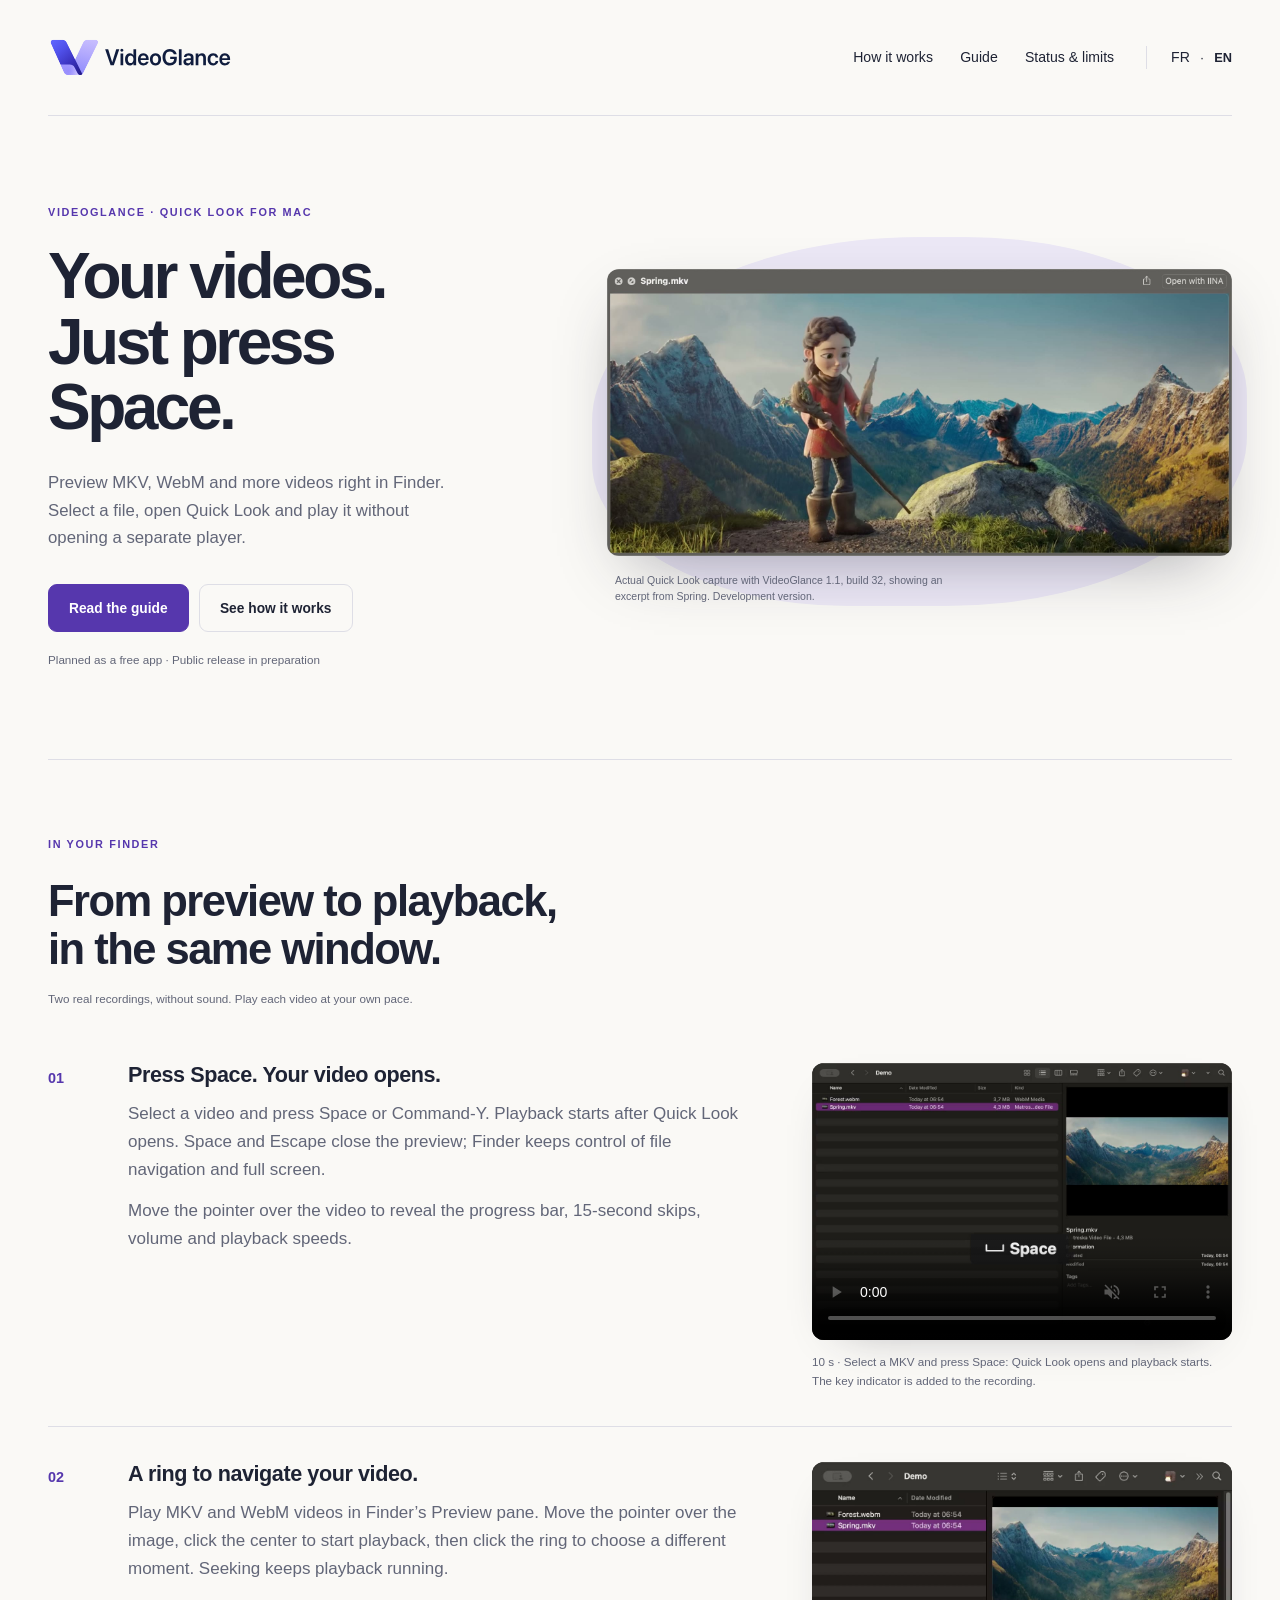
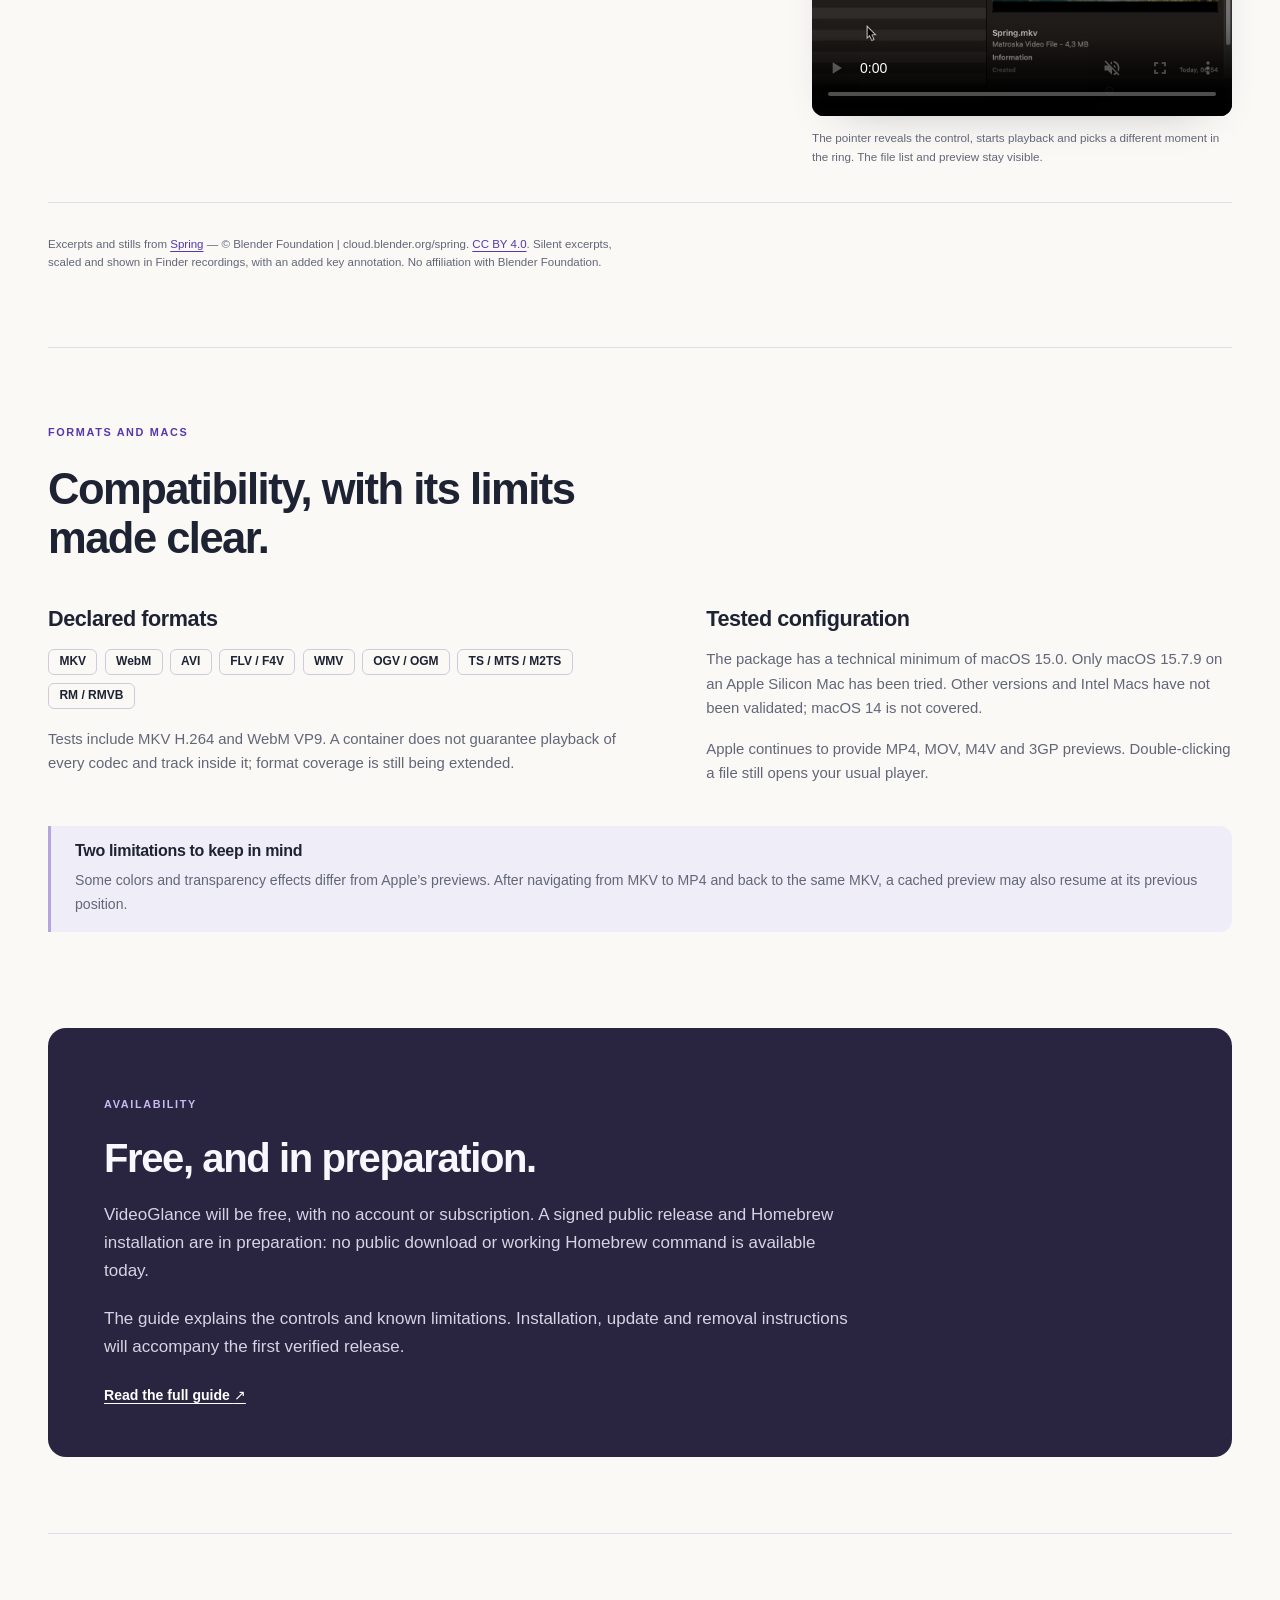
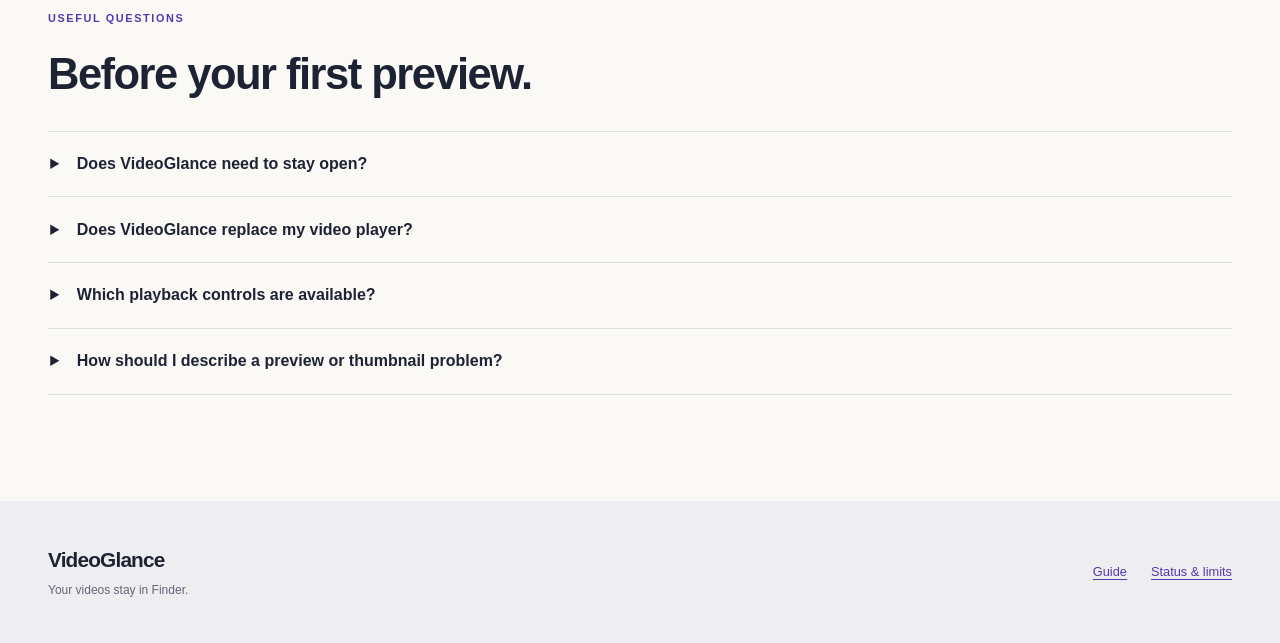
==== en/index.html @ da00948c "feat(site): localize the Space key demonstration Use separate French and English Space videos and po" ====
<!doctype html>
<html lang="en">
<head>
  <meta charset="utf-8">
  <meta name="viewport" content="width=device-width, initial-scale=1">
  <meta name="robots" content="noindex, nofollow">
  <meta name="description" content="Discover VideoGlance: Quick Look previews, playback and thumbnails for MKV, WebM and other videos in Finder. A free app in preparation.">
  <title>VideoGlance — MKV and WebM Quick Look previews in Finder for Mac</title>
  <link rel="icon" type="image/svg+xml" href="../assets/icon.svg">
  <link rel="stylesheet" href="../assets/site.css">
  <link rel="alternate" hreflang="fr" href="../fr/index.html">
  <link rel="alternate" hreflang="en" href="../en/index.html">
</head>
<body>
  <a class="skip-link" href="#main-content">Skip to content</a>
  <header class="site-header wrap">
    <a class="brand" href="index.html" aria-label="VideoGlance — Home"><img src="../assets/logo.svg" alt="VideoGlance" width="188" height="42"></a>
    <nav aria-label="Main navigation">
      <a href="index.html#features">How it works</a>
      <a href="guide.html">Guide</a>
      <a href="status.html">Status & limits</a>
    </nav>
    <nav class="languages" aria-label="Language"><a href="../fr/index.html" lang="fr" hreflang="fr">FR</a> · <span lang="en">EN</span></nav>
  </header>
  <main id="main-content" class="wrap home-page" tabindex="-1"><section class="hero" aria-labelledby="hero-title">
  <div class="hero-copy">
    <p class="eyebrow">VideoGlance · Quick Look for Mac</p>
    <h1 class="hero-title" id="hero-title">Your videos.<br>Just press Space.</h1>
    <p class="lead">Preview MKV, WebM and more videos right in Finder. Select a file, open Quick Look and play it without opening a separate player.</p>
    <div class="actions">
      <a class="button" href="guide.html">Read the guide</a>
      <a class="button button-secondary" href="#features">See how it works</a>
    </div>
    <p class="hero-note">Planned as a free app · Public release in preparation</p>
  </div>
  <figure class="hero-visual">
    <img src="../assets/quicklook-demo.jpg" alt="The shepherd girl and her dog in the mountains of Spring, shown in Quick Look with VideoGlance." width="1940" height="890" loading="eager" decoding="async">
    <figcaption>Actual Quick Look capture with VideoGlance 1.1, build 32, showing an excerpt from Spring. Development version.</figcaption>
  </figure>
</section>

<section class="story" id="features" aria-labelledby="features-title">
  <p class="section-label">In your Finder</p>
  <h2 id="features-title">From preview to playback, in the same window.</h2>
  <p class="demo-note">Two real recordings, without sound. Play each video at your own pace.</p>
  <article class="feature-row">
    <span class="feature-number" aria-hidden="true">01</span>
    <div>
      <h3>Press Space. Your video opens.</h3>
      <p>Select a video and press Space or Command-Y. Playback starts after Quick Look opens. Space and Escape close the preview; Finder keeps control of file navigation and full screen.</p>
      <p>Move the pointer over the video to reveal the progress bar, 15-second skips, volume and playback speeds.</p>
    </div>
    <figure class="feature-demo">
      <video controls muted playsinline preload="metadata" width="1100" height="726" src="../assets/finder-space-en.mp4" poster="../assets/finder-space-en.jpg" aria-label="Watch a MKV open with Space" aria-describedby="demo-space-caption">
        <a href="../assets/finder-space-en.mp4">Watch the Space shortcut recording.</a>
      </video>
      <figcaption id="demo-space-caption">10 s · Select a MKV and press Space: Quick Look opens and playback starts. The key indicator is added to the recording.</figcaption>
    </figure>
  </article>
  <article class="feature-row">
    <span class="feature-number" aria-hidden="true">02</span>
    <div>
      <h3>A ring to navigate your video.</h3>
      <p>Play MKV and WebM videos in Finder’s Preview pane. Move the pointer over the image, click the center to start playback, then click the ring to choose a different moment. Seeking keeps playback running.</p>
    </div>
    <figure class="feature-demo">
      <video controls muted playsinline preload="metadata" width="1100" height="666" src="../assets/finder-column.mp4" poster="../assets/finder-column.jpg" aria-label="Watch playback, seeking and pause in the Preview pane" aria-describedby="demo-column-caption">
        <a href="../assets/finder-column.mp4">Watch the Preview pane control recording.</a>
      </video>
      <figcaption id="demo-column-caption">The pointer reveals the control, starts playback and picks a different moment in the ring. The file list and preview stay visible.</figcaption>
    </figure>
  </article>
  <p class="media-credit">Excerpts and stills from <a href="https://studio.blender.org/projects/spring/pages/about/">Spring</a> — © Blender Foundation | cloud.blender.org/spring. <a href="https://creativecommons.org/licenses/by/4.0/">CC BY 4.0</a>. Silent excerpts, scaled and shown in Finder recordings, with an added key annotation. No affiliation with Blender Foundation.</p>
</section>

<section class="compatibility" id="compatibility" aria-labelledby="compatibility-title">
  <p class="section-label">Formats and Macs</p>
  <h2 id="compatibility-title">Compatibility, with its limits made clear.</h2>
  <div class="compatibility-grid">
    <div>
      <h3>Declared formats</h3>
      <ul class="format-list" aria-label="Video formats declared by VideoGlance">
        <li>MKV</li>
        <li>WebM</li>
        <li>AVI</li>
        <li>FLV / F4V</li>
        <li>WMV</li>
        <li>OGV / OGM</li>
        <li>TS / MTS / M2TS</li>
        <li>RM / RMVB</li>
      </ul>
      <p>Tests include MKV H.264 and WebM VP9. A container does not guarantee playback of every codec and track inside it; format coverage is still being extended.</p>
    </div>
    <div>
      <h3>Tested configuration</h3>
      <p>The package has a technical minimum of macOS 15.0. Only macOS 15.7.9 on an Apple Silicon Mac has been tried. Other versions and Intel Macs have not been validated; macOS 14 is not covered.</p>
      <p>Apple continues to provide MP4, MOV, M4V and 3GP previews. Double-clicking a file still opens your usual player.</p>
    </div>
  </div>
  <aside class="notice" aria-label="Known limitations">
    <h3>Two limitations to keep in mind</h3>
    <p>Some colors and transparency effects differ from Apple’s previews. After navigating from MKV to MP4 and back to the same MKV, a cached preview may also resume at its previous position.</p>
  </aside>
</section>

<section class="availability" id="availability" aria-labelledby="availability-title">
  <p class="section-label">Availability</p>
  <h2 id="availability-title">Free, and in preparation.</h2>
  <p>VideoGlance will be free, with no account or subscription. A signed public release and Homebrew installation are in preparation: no public download or working Homebrew command is available today.</p>
  <p>The guide explains the controls and known limitations. Installation, update and removal instructions will accompany the first verified release.</p>
  <a class="text-link" href="guide.html">Read the full guide <span aria-hidden="true">↗</span></a>
</section>

<section class="faq" id="faq" aria-labelledby="faq-title">
  <p class="section-label">Useful questions</p>
  <h2 id="faq-title">Before your first preview.</h2>
  <details>
    <summary>Does VideoGlance need to stay open?</summary>
    <p>Once the application is installed, macOS requests previews and thumbnails from its extensions. You can close the VideoGlance information window.</p>
  </details>
  <details>
    <summary>Does VideoGlance replace my video player?</summary>
    <p>VideoGlance adds Quick Look previews and Finder thumbnails. Double-clicking still opens your default application; there is no video library to manage.</p>
  </details>
  <details>
    <summary>Which playback controls are available?</summary>
    <p>The Quick Look window provides seeking, 15-second skips, volume and speeds from 0.5× to 2×. The Preview pane keeps its central button and progress ring. Trimming, AirPlay, Picture in Picture and manual track selection are not provided.</p>
  </details>
  <details>
    <summary>How should I describe a preview or thumbnail problem?</summary>
    <p>Note your macOS version, Mac type, VideoGlance version and build, then the steps that reproduce the problem. The <a href="guide.html">full guide</a> helps distinguish a file that will not play, a missing extension and an old cached thumbnail.</p>
  </details>
</section>
</main>
  <footer class="site-footer">
    <div class="wrap footer-inner">
      <div><p class="footer-name">VideoGlance</p><p>Your videos stay in Finder.</p></div>
      <nav aria-label="Useful links"><a href="guide.html">Guide</a><a href="status.html">Status & limits</a></nav>
    </div>
  </footer>
</body>
</html>
---- assets/site.css ----
:root {
  color-scheme:light;
  --paper:#faf9f6;
  --ink:#1e2334;
  --muted:#626678;
  --purple:#5637ad;
  --line:#dedee6;
  --soft:#efedf7;
  --radius:18px;
  font-family:-apple-system,BlinkMacSystemFont,"Segoe UI",sans-serif;
  font-synthesis:none;
}
* {
  box-sizing:border-box;
}
html {
  scroll-behavior:smooth;
  scroll-padding-top:2rem;
}
body {
  margin:0;
  background:var(--paper);
  color:var(--ink);
  font-size:17px;
  line-height:1.65;
}
img {
  max-width:100%;
  height:auto;
}
a {
  color:var(--purple);
  text-underline-offset:.23em;
}
a:hover {
  text-decoration-thickness:2px;
}
a:focus-visible,summary:focus-visible,[tabindex]:focus-visible {
  outline:3px solid var(--purple);
  outline-offset:5px;
  border-radius:3px;
}
h1,h2,h3,p,figure {
  margin:0;
}
h1,h2,h3 {
  font-weight:650;
  letter-spacing:-.035em;
  line-height:1.12;
}
h2 {
  font-size:clamp(2rem,3.4vw,3rem);
  max-width:22ch;
}
h3 {
  font-size:1.35rem;
  letter-spacing:-.02em;
}
p+p {
  margin-top:1rem;
}
.wrap {
  width:min(1240px,calc(100% - 96px));
  margin-inline:auto;
}
.site-header {
  display:flex;
  align-items:center;
  gap:2rem;
  min-height:116px;
  border-bottom:1px solid var(--line);
}
.brand {
  margin-right:auto;
  display:flex;
  align-items:center;
}
.brand img {
  display:block;
  width:188px;
  height:42px;
  object-fit:contain;
}
.site-header nav {
  display:flex;
  align-items:center;
  gap:1.7rem;
}
.site-header nav a {
  font-size:.88rem;
  color:var(--ink);
  text-decoration:none;
}
.site-header a[aria-current=page] {
  color:var(--purple);
  text-decoration:underline;
}
.site-header .languages {
  gap:.65rem;
  font-size:.8rem;
  border-left:1px solid var(--line);
  padding-left:1.5rem;
}
.languages span {
  font-weight:700;
}
.languages a {
  color:var(--muted);
}
.skip-link {
  position:absolute;
  left:16px;
  top:-100px;
  z-index:10;
  background:var(--ink);
  color:white;
  padding:12px 18px;
}
.skip-link:focus {
  top:12px;
}
.hero {
  display:grid;
  grid-template-columns:.95fr 1.2fr;
  align-items:center;
  gap:4rem;
  padding:88px 0 90px;
}
.eyebrow,.section-label {
  text-transform:uppercase;
  font-size:.68rem;
  font-weight:750;
  letter-spacing:.15em;
  color:var(--purple);
  margin-bottom:1.4rem;
}
.hero-title {
  font-size:clamp(3.2rem,5vw,4.7rem);
  line-height:1.02;
  max-width:11ch;
  letter-spacing:-.055em;
}
.lead {
  font-size:1.05rem;
  line-height:1.65;
  color:var(--muted);
  max-width:43ch;
  margin-top:1.8rem;
}
.actions {
  display:flex;
  gap:.65rem;
  flex-wrap:wrap;
  margin-top:2rem;
}
.button {
  display:inline-flex;
  align-items:center;
  justify-content:center;
  padding:.85rem 1.25rem;
  border-radius:9px;
  background:var(--purple);
  color:white;
  text-decoration:none;
  font-size:.86rem;
  font-weight:650;
  line-height:1.4;
  border:1px solid var(--purple);
}
.button:hover {
  background:#44278f;
}
.button-secondary {
  background:transparent;
  color:var(--ink);
  border-color:var(--line);
}
.button-secondary:hover {
  background:var(--soft);
}
.hero-note {
  font-size:.73rem;
  color:var(--muted);
  margin-top:1.1rem;
}
.hero-visual {
  min-width:0;
  position:relative;
  padding:2rem 0;
}
.hero-visual::before {
  content:"";
  position:absolute;
  inset:0 -15px 30px -15px;
  border-radius:50% 43% 46% 39%;
  background:#ece8f6;
  z-index:-1;
}
.hero-visual img {
  display:block;
  width:100%;
  border-radius:12px;
  box-shadow:0 24px 65px -24px #2525386b;
}
.hero-visual figcaption {
  font-size:.66rem;
  line-height:1.55;
  color:var(--muted);
  padding:1rem .5rem 0;
  max-width:60ch;
}
.story,.compatibility,.faq {
  padding:76px 0;
  border-top:1px solid var(--line);
}
.story h2 {
  margin-bottom:2.4rem;
}
.feature-row {
  display:grid;
  grid-template-columns:48px minmax(0,1.2fr) minmax(0,.9fr);
  gap:2rem;
  align-items:start;
  padding:2.2rem 0;
  border-bottom:1px solid var(--line);
}
.feature-row:last-child {
  border-bottom:0;
  padding-bottom:0;
}
.feature-number {
  font-size:.9rem;
  font-weight:650;
  color:var(--purple);
  padding-top:.25rem;
}
.feature-row>div {
  min-width:0;
}
.feature-row p {
  color:var(--muted);
  margin-top:.8rem;
}
.feature-demo {
  min-width:0;
  width:100%;
  max-width:420px;
  justify-self:end;
  margin:0;
}
.media-credit {
  font-size:.72rem;
  line-height:1.6;
  color:var(--muted);
  margin-top:2rem;
  max-width:90ch;
}
.feature-demo video {
  display:block;
  width:auto;
  max-width:100%;
  height:auto;
  max-height:280px;
  margin-inline:auto;
  object-fit:contain;
  background:#211d1a;
  border-radius:12px;
  box-shadow:0 16px 45px -30px #2525386b;
}
.feature-demo figcaption,.demo-note {
  font-size:.73rem;
  line-height:1.6;
  color:var(--muted);
}
.feature-demo figcaption {
  padding-top:.8rem;
}
.demo-note {
  margin-top:-1.4rem;
  margin-bottom:1.2rem;
}
.compatibility-grid {
  display:grid;
  grid-template-columns:1.1fr 1fr;
  gap:5rem;
  margin-top:2.8rem;
}
.compatibility-grid p {
  font-size:.93rem;
  color:var(--muted);
  margin-top:1rem;
}
.format-list {
  display:flex;
  gap:.45rem;
  flex-wrap:wrap;
  list-style:none;
  padding:0;
  margin:1.1rem 0;
}
.format-list li {
  border:1px solid #cfcbdc;
  border-radius:6px;
  padding:.15rem .65rem;
  font-size:.75rem;
  font-weight:650;
}
.notice {
  border-left:3px solid #b5a5dc;
  padding:1rem 1.5rem;
  margin-top:2.5rem;
  background:var(--soft);
  border-radius:0 12px 12px 0;
}
.notice h3 {
  font-size:1rem;
}
.notice p {
  color:var(--muted);
  font-size:.88rem;
  margin-top:.6rem;
}
.availability {
  background:#29243f;
  color:#f8f6ff;
  border-radius:var(--radius);
  padding:48px 56px;
  margin:20px 0 76px;
  max-width:100%;
}
.availability .section-label {
  color:#c8baf1;
}
.availability h2 {
  font-size:2.5rem;
}
.availability p {
  max-width:79ch;
  color:#d7d3e4;
  margin-top:1.25rem;
}
.availability a {
  color:white;
}
.text-link {
  display:inline-block;
  margin-top:1.4rem;
  font-weight:650;
  font-size:.88rem;
}
.faq h2 {
  margin-bottom:2rem;
}
details {
  border-top:1px solid var(--line);
  padding:1.2rem 0;
}
details:last-child {
  border-bottom:1px solid var(--line);
}
summary {
  font-size:1rem;
  font-weight:600;
  cursor:pointer;
  list-style-position:outside;
  margin-left:1.3rem;
  padding-left:.5rem;
}
details p {
  font-size:.93rem;
  color:var(--muted);
  max-width:83ch;
  padding:1rem 1.8rem .25rem;
}
.site-footer {
  background:#eeedf0;
  margin-top:30px;
  padding:42px 0;
}
.footer-inner {
  display:flex;
  gap:2rem;
  justify-content:space-between;
  align-items:center;
}
.footer-name {
  font-size:1.3rem;
  font-weight:750;
  letter-spacing:-.04em;
}
.site-footer p+p {
  font-size:.75rem;
  margin-top:.25rem;
  color:var(--muted);
}
.site-footer nav {
  display:flex;
  flex-wrap:wrap;
  gap:1.5rem;
  font-size:.8rem;
}
.document-page {
  padding-top:64px;
  padding-bottom:64px;
}
.document-layout {
  display:grid;
  grid-template-columns:220px minmax(0,1fr);
  gap:4rem;
}
.toc {
  position:sticky;
  top:30px;
  align-self:start;
  font-size:.77rem;
  line-height:1.5;
}
.toc strong {
  display:block;
  margin-bottom:1rem;
}
.toc ol {
  list-style:none;
  padding:0;
  margin:0;
}
.toc li+li {
  margin-top:.8rem;
}
.toc a {
  color:var(--muted);
  text-decoration:none;
}
.toc a:hover {
  color:var(--purple);
}
.prose {
  min-width:0;
  max-width:77ch;
}
.prose h1,.status-page h1 {
  font-size:clamp(2.6rem,5vw,4rem);
  margin-bottom:2rem;
  max-width:18ch;
}
.prose h2 {
  font-size:1.9rem;
  margin:2.7rem 0 1.1rem;
  max-width:100%;
}
.prose h3 {
  margin-top:1.8rem;
}
.prose p,.prose ul,.prose ol {
  font-size:.95rem;
  line-height:1.8;
  margin-bottom:1.1rem;
}
.prose p+p {
  margin-top:0;
}
.prose li+li {
  margin-top:.5rem;
}
.prose code {
  font-family:ui-monospace,SFMono-Regular,monospace;
  font-size:.88em;
  background:var(--soft);
  padding:.1rem .3rem;
  border-radius:4px;
}
.table-scroll {
  overflow:auto;
  max-width:100%;
  margin:1.5rem 0;
  border:1px solid var(--line);
  border-radius:10px;
}
table {
  border-collapse:collapse;
  width:100%;
  font-size:.83rem;
  line-height:1.5;
  text-align:left;
}
th,td {
  padding:.85rem 1rem;
  vertical-align:top;
  border-bottom:1px solid var(--line);
}
th {
  background:#efedf3;
  font-weight:650;
}
tr:last-child td {
  border-bottom:0;
}
.status-page {
  max-width:88ch;
  margin-inline:auto;
}
.status-page h2 {
  font-size:1.8rem;
  margin:2.5rem 0 1rem;
}
.status-page p,.status-page li {
  font-size:.95rem;
  color:var(--muted);
}
.status-page .notice p {
  margin-bottom:0;
}
.stage-label {
  display:inline-block;
  background:var(--soft);
  color:var(--purple);
  font-size:.7rem;
  font-weight:650;
  padding:.25rem .65rem;
  border-radius:99px;
  margin-bottom:1rem;
}
.guide-notice {
  font-size:.8rem;
  color:var(--muted);
  border-bottom:1px solid var(--line);
  padding-bottom:1.5rem;
  margin-bottom:2rem;
}
@media(max-width:1000px) {
  .feature-row {
    grid-template-columns:48px minmax(0,1fr);
  }
  .feature-demo {
    grid-column:2;
    justify-self:start;
  }
  .wrap {
    width:calc(100% - 56px);
  }
  .hero {
    gap:2.5rem;
  }
  .hero-title {
    font-size:3.5rem;
  }
  .site-header nav {
    gap:1.1rem;
  }
  .site-header {
    gap:1.4rem;
  }
  .brand img {
    width:160px;
  }
  .hero .actions {
    flex-direction:column;
    align-items:flex-start;
  }
  .compatibility-grid {
    gap:2.5rem;
  }
  .document-layout {
    grid-template-columns:180px minmax(0,1fr);
    gap:2rem;
  }
}
@media(max-width:760px) {
  .wrap {
    width:calc(100% - 40px);
  }
  .site-header {
    min-height:108px;
    flex-wrap:wrap;
    gap:.9rem;
    padding-block:20px;
  }
  .brand img {
    width:158px;
    height:32px;
  }
  .site-header>nav:not(.languages) {
    order:3;
    width:100%;
    gap:1.5rem;
  }
  .site-header nav a {
    font-size:.8rem;
  }
  .site-header .languages {
    padding-left:1rem;
    gap:.5rem;
  }
  .hero {
    grid-template-columns:1fr;
    padding:56px 0 48px;
    gap:1rem;
  }
  .hero-title {
    font-size:clamp(3.2rem,10vw,4.6rem);
    max-width:13ch;
  }
  .hero-copy {
    max-width:35rem;
  }
  .hero .actions {
    flex-direction:row;
    align-items:center;
  }
  .lead {
    font-size:1rem;
  }
  .hero-visual {
    max-width:600px;
    margin:1.4rem auto 0;
    width:100%;
    padding-bottom:0;
  }
  .hero-visual::before {
    inset:0 -8px 25px;
  }
  .hero-visual figcaption {
    font-size:.64rem;
  }
  .story,.compatibility,.faq {
    padding:48px 0;
  }
  .feature-row {
    grid-template-columns:36px minmax(0,1fr);
    gap:1rem;
    padding:1.8rem 0;
  }
  .feature-row h3 {
    font-size:1.2rem;
  }
  .feature-row p {
    font-size:.92rem;
  }
  .feature-demo {
    grid-column:1 / -1;
    justify-self:center;
  }
  .compatibility-grid {
    grid-template-columns:1fr;
    gap:2rem;
    margin-top:2rem;
  }
  .availability {
    padding:32px 24px;
    margin:10px 0 48px;
  }
  .availability h2 {
    font-size:2rem;
  }
  .availability p {
    font-size:.92rem;
  }
  .footer-inner {
    align-items:flex-start;
    flex-direction:column;
  }
  .document-page {
    padding-block:42px;
  }
  .document-layout {
    grid-template-columns:1fr;
    gap:2.5rem;
  }
  .toc {
    position:static;
    padding-bottom:1.5rem;
    border-bottom:1px solid var(--line);
  }
  .toc ol {
    columns:2;
    column-gap:1.5rem;
  }
  .toc li {
    break-inside:avoid;
  }
  .prose h1,.status-page h1 {
    font-size:2.7rem;
  }
  .prose h2 {
    font-size:1.65rem;
  }
  .prose ul,.prose ol {
    padding-left:1.4rem;
  }
  .table-scroll th,.table-scroll td {
    min-width:140px;
  }
  summary {
    font-size:.95rem;
  }
  details p {
    padding-inline:.5rem;
  }
  .notice {
    padding:1rem 1.1rem;
  }
}
@media(prefers-reduced-motion:reduce) {
  html {
    scroll-behavior:auto;
  }
}
.language-choice {
  min-height:90vh;
  display:flex;
  flex-direction:column;
  align-items:center;
  justify-content:center;
  text-align:center;
  padding-block:48px;
}
.language-choice h1 {
  font-size:clamp(2.8rem,9vw,4.5rem);
  margin:1rem 0;
}
.language-choice p {
  color:var(--muted);
}
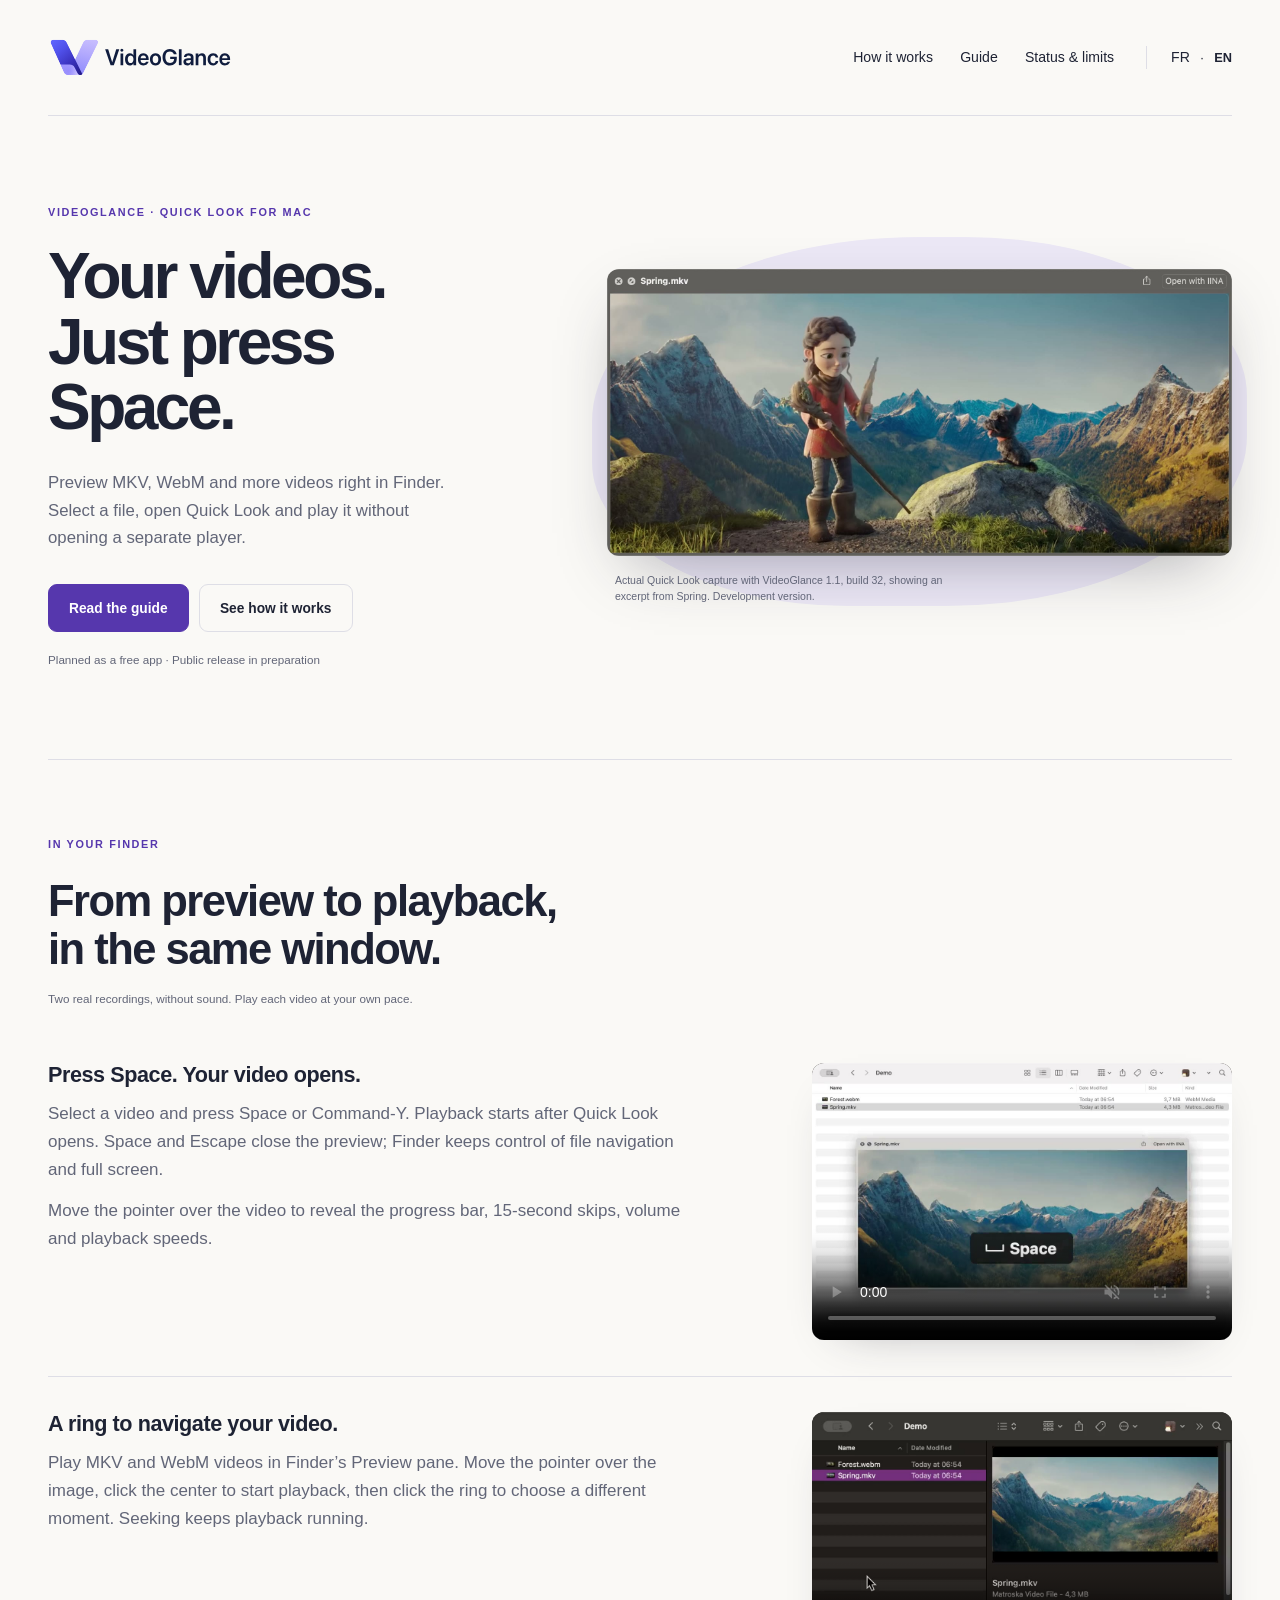
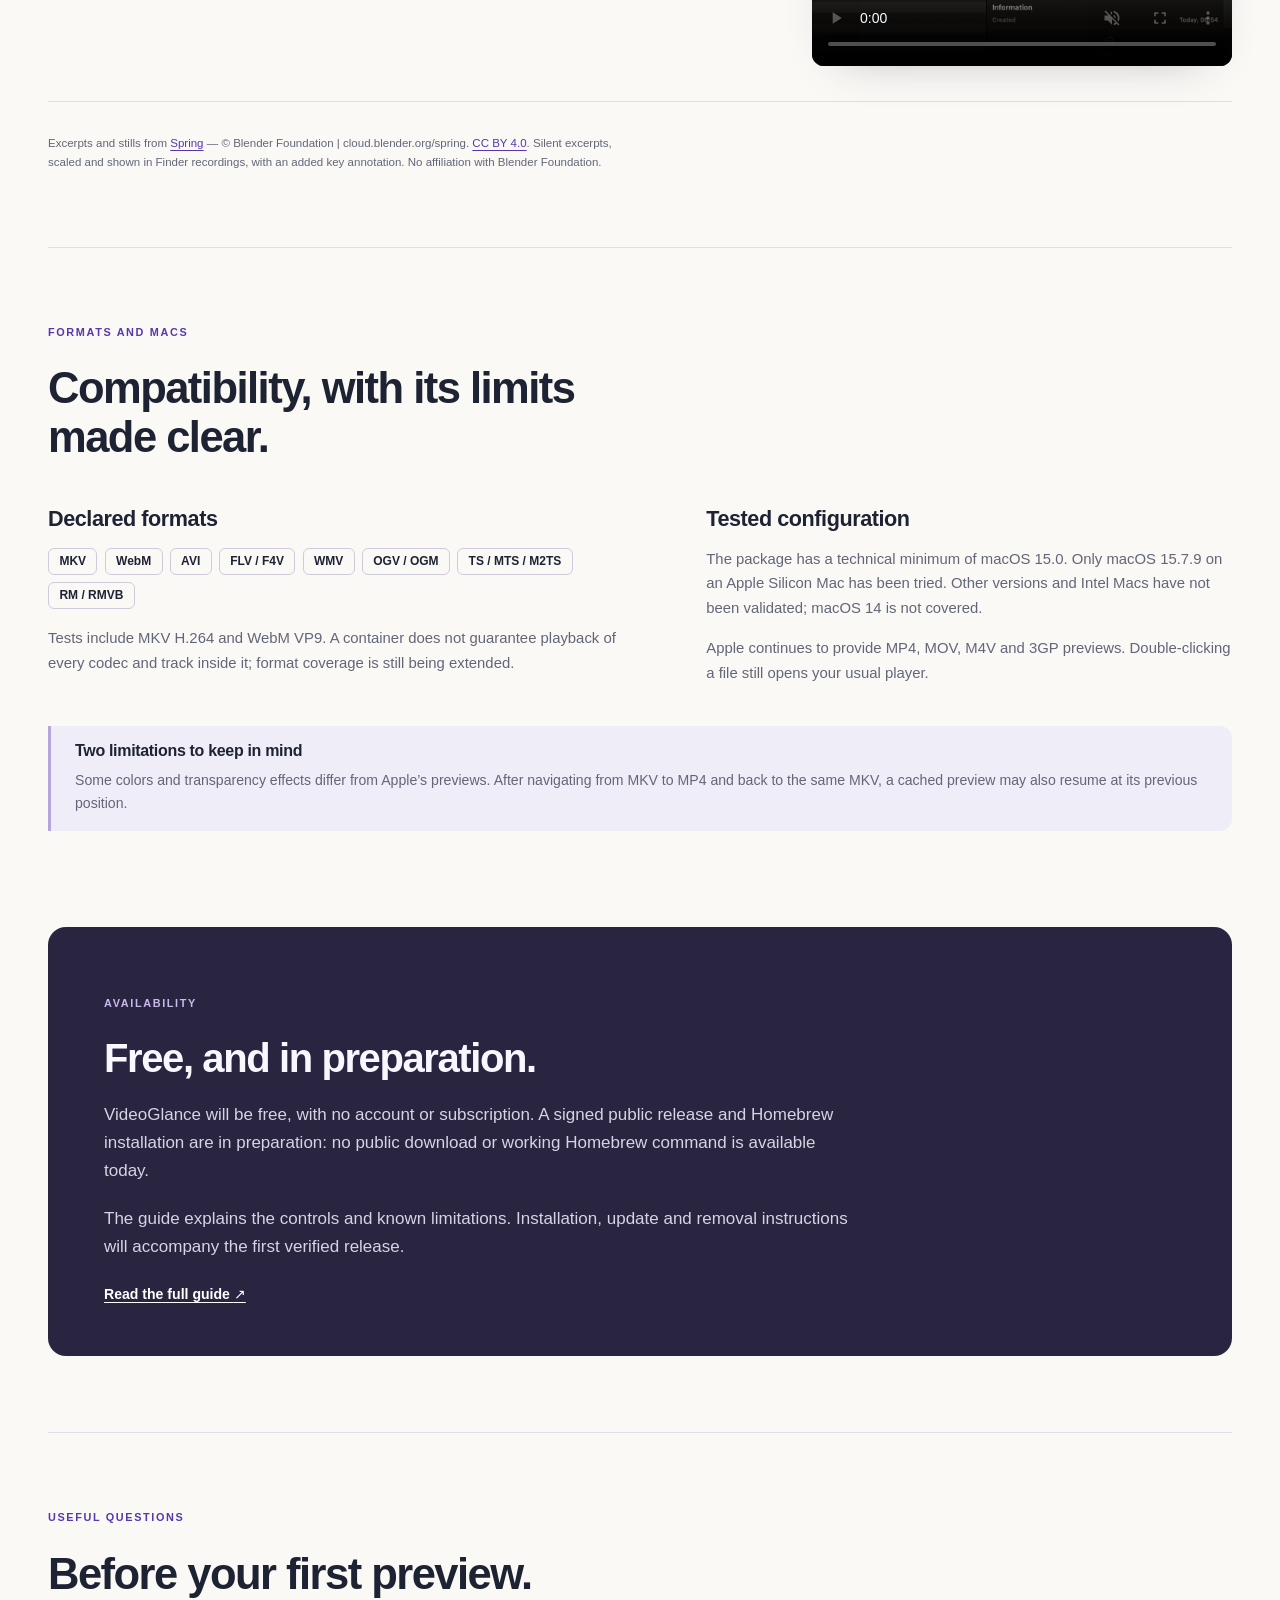
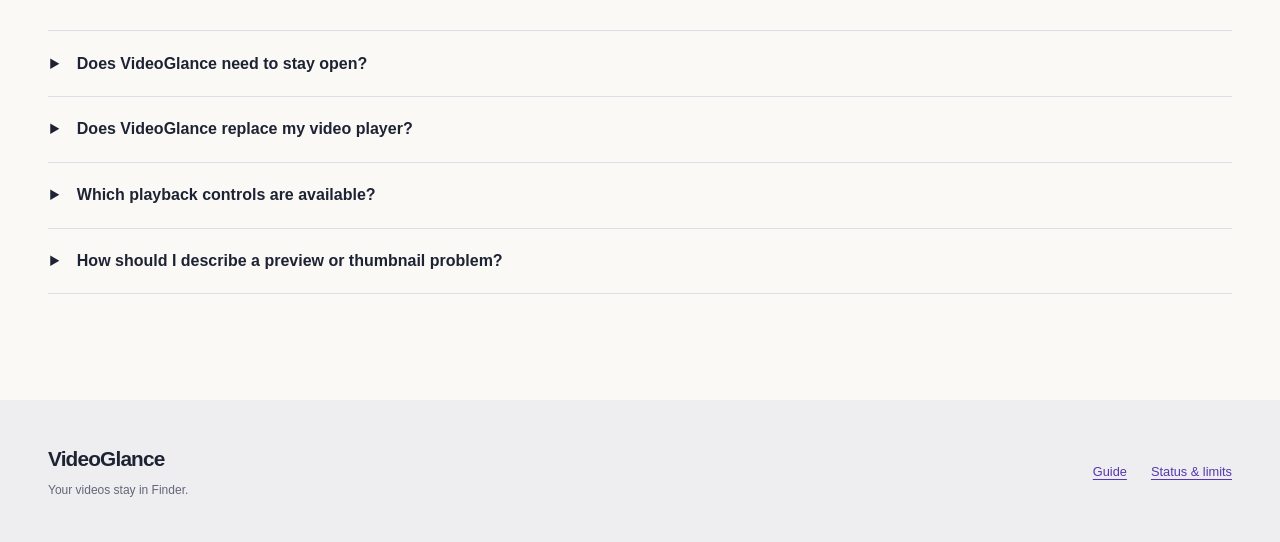
==== commit fd75d993: "feat(site): reveal Quick Look controls in the Space demo Show a real macOS hover after playback begi" ====
--- a/en/index.html
+++ b/en/index.html
@@ -44,30 +44,26 @@
   <h2 id="features-title">From preview to playback, in the same window.</h2>
   <p class="demo-note">Two real recordings, without sound. Play each video at your own pace.</p>
   <article class="feature-row">
-    <span class="feature-number" aria-hidden="true">01</span>
-    <div>
+    <div id="demo-space-copy">
       <h3>Press Space. Your video opens.</h3>
       <p>Select a video and press Space or Command-Y. Playback starts after Quick Look opens. Space and Escape close the preview; Finder keeps control of file navigation and full screen.</p>
       <p>Move the pointer over the video to reveal the progress bar, 15-second skips, volume and playback speeds.</p>
     </div>
     <figure class="feature-demo">
-      <video controls muted playsinline preload="metadata" width="1100" height="726" src="../assets/finder-space-en.mp4" poster="../assets/finder-space-en.jpg" aria-label="Watch a MKV open with Space" aria-describedby="demo-space-caption">
+      <video controls muted playsinline preload="metadata" width="1100" height="726" src="../assets/finder-space-en.mp4" poster="../assets/finder-space-en.jpg" aria-label="Watch a MKV open with Space and reveal its controls on hover" aria-describedby="demo-space-copy">
         <a href="../assets/finder-space-en.mp4">Watch the Space shortcut recording.</a>
       </video>
-      <figcaption id="demo-space-caption">10 s · Select a MKV and press Space: Quick Look opens and playback starts. The key indicator is added to the recording.</figcaption>
     </figure>
   </article>
   <article class="feature-row">
-    <span class="feature-number" aria-hidden="true">02</span>
     <div>
       <h3>A ring to navigate your video.</h3>
-      <p>Play MKV and WebM videos in Finder’s Preview pane. Move the pointer over the image, click the center to start playback, then click the ring to choose a different moment. Seeking keeps playback running.</p>
+      <p id="demo-column-copy">Play MKV and WebM videos in Finder’s Preview pane. Move the pointer over the image, click the center to start playback, then click the ring to choose a different moment. Seeking keeps playback running.</p>
     </div>
     <figure class="feature-demo">
-      <video controls muted playsinline preload="metadata" width="1100" height="666" src="../assets/finder-column.mp4" poster="../assets/finder-column.jpg" aria-label="Watch playback, seeking and pause in the Preview pane" aria-describedby="demo-column-caption">
+      <video controls muted playsinline preload="metadata" width="1100" height="666" src="../assets/finder-column.mp4" poster="../assets/finder-column.jpg" aria-label="Watch playback, seeking and pause in the Preview pane" aria-describedby="demo-column-copy">
         <a href="../assets/finder-column.mp4">Watch the Preview pane control recording.</a>
       </video>
-      <figcaption id="demo-column-caption">The pointer reveals the control, starts playback and picks a different moment in the ring. The file list and preview stay visible.</figcaption>
     </figure>
   </article>
   <p class="media-credit">Excerpts and stills from <a href="https://studio.blender.org/projects/spring/pages/about/">Spring</a> — © Blender Foundation | cloud.blender.org/spring. <a href="https://creativecommons.org/licenses/by/4.0/">CC BY 4.0</a>. Silent excerpts, scaled and shown in Finder recordings, with an added key annotation. No affiliation with Blender Foundation.</p>
--- a/assets/site.css
+++ b/assets/site.css
@@ -218,7 +218,7 @@
 }
 .feature-row {
   display:grid;
-  grid-template-columns:48px minmax(0,1.2fr) minmax(0,.9fr);
+  grid-template-columns:minmax(0,1.2fr) minmax(0,.9fr);
   gap:2rem;
   align-items:start;
   padding:2.2rem 0;
@@ -227,12 +227,6 @@
 .feature-row:last-child {
   border-bottom:0;
   padding-bottom:0;
-}
-.feature-number {
-  font-size:.9rem;
-  font-weight:650;
-  color:var(--purple);
-  padding-top:.25rem;
 }
 .feature-row>div {
   min-width:0;
@@ -267,15 +261,10 @@
   border-radius:12px;
   box-shadow:0 16px 45px -30px #2525386b;
 }
-.feature-demo figcaption,.demo-note {
+.demo-note {
   font-size:.73rem;
   line-height:1.6;
   color:var(--muted);
-}
-.feature-demo figcaption {
-  padding-top:.8rem;
-}
-.demo-note {
   margin-top:-1.4rem;
   margin-bottom:1.2rem;
 }
@@ -529,10 +518,10 @@
 }
 @media(max-width:1000px) {
   .feature-row {
-    grid-template-columns:48px minmax(0,1fr);
+    grid-template-columns:minmax(0,1fr);
   }
   .feature-demo {
-    grid-column:2;
+    grid-column:auto;
     justify-self:start;
   }
   .wrap {
@@ -626,7 +615,7 @@
     padding:48px 0;
   }
   .feature-row {
-    grid-template-columns:36px minmax(0,1fr);
+    grid-template-columns:minmax(0,1fr);
     gap:1rem;
     padding:1.8rem 0;
   }
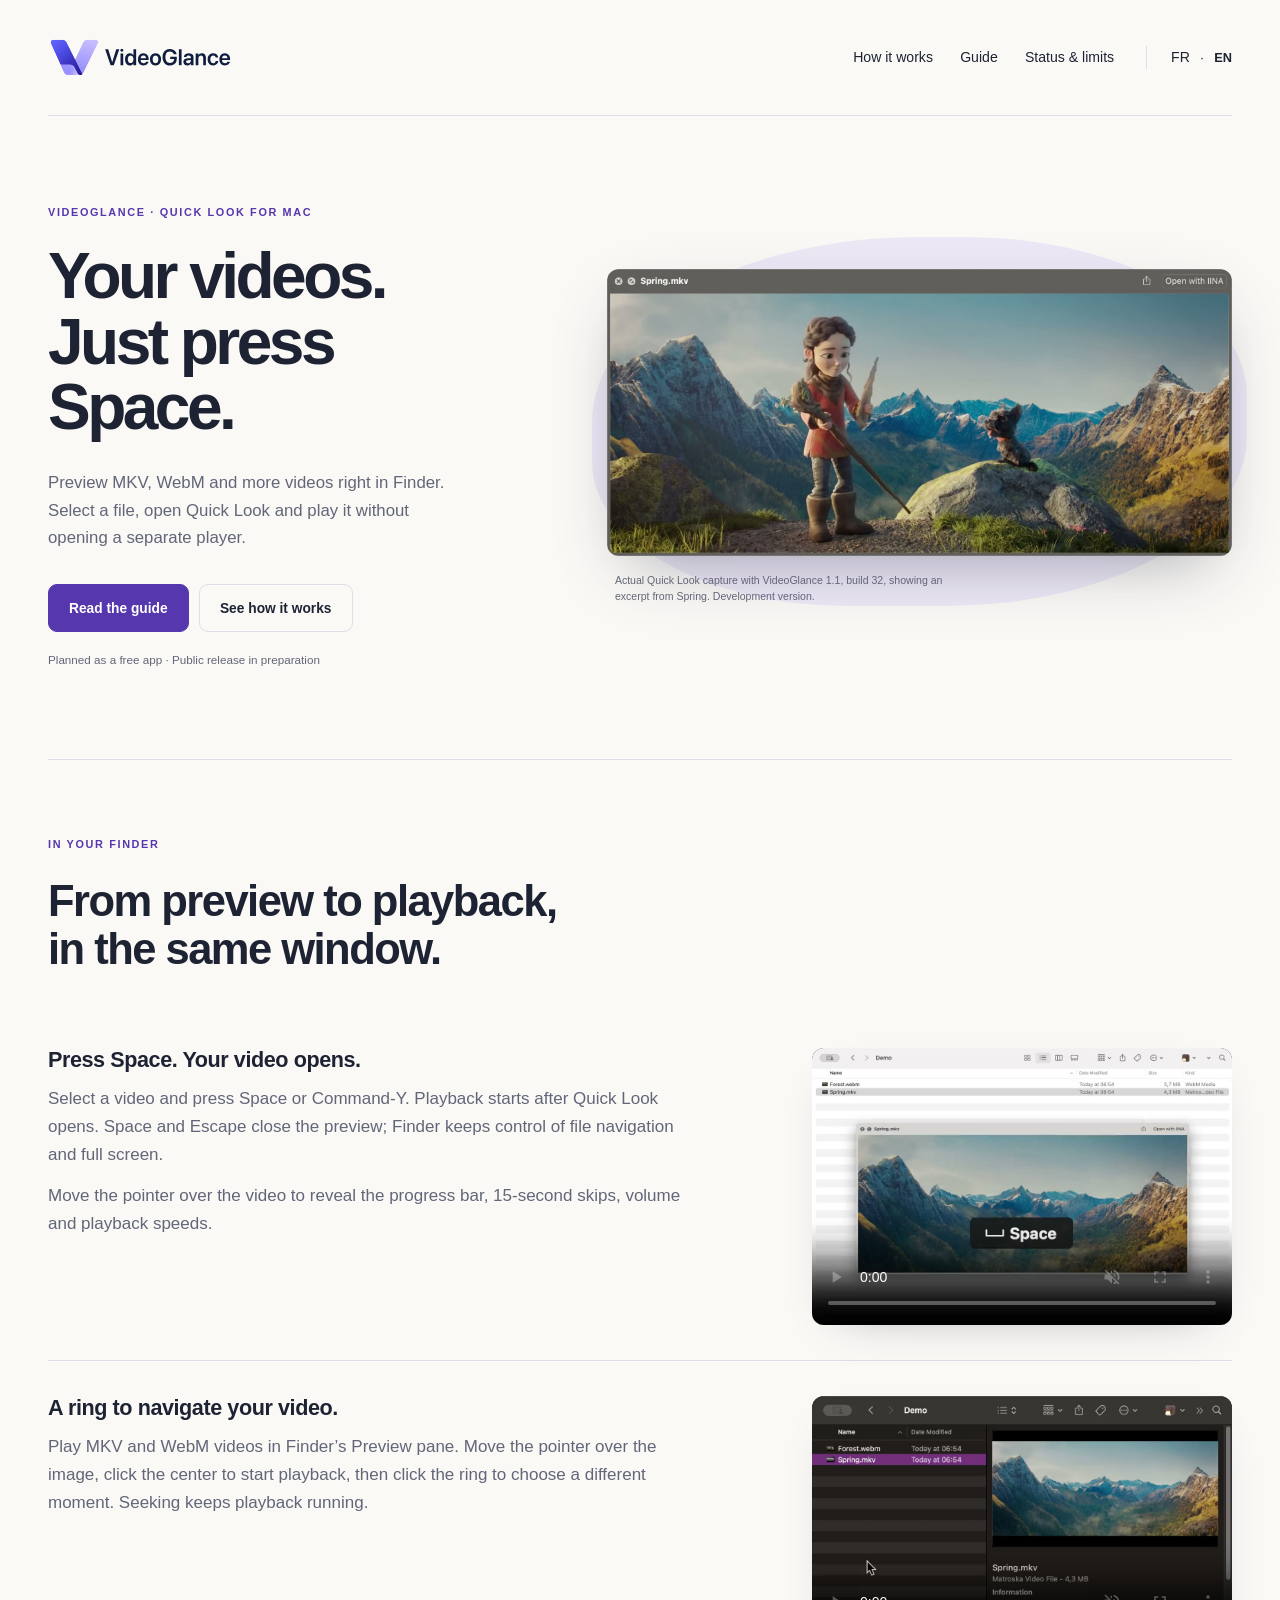
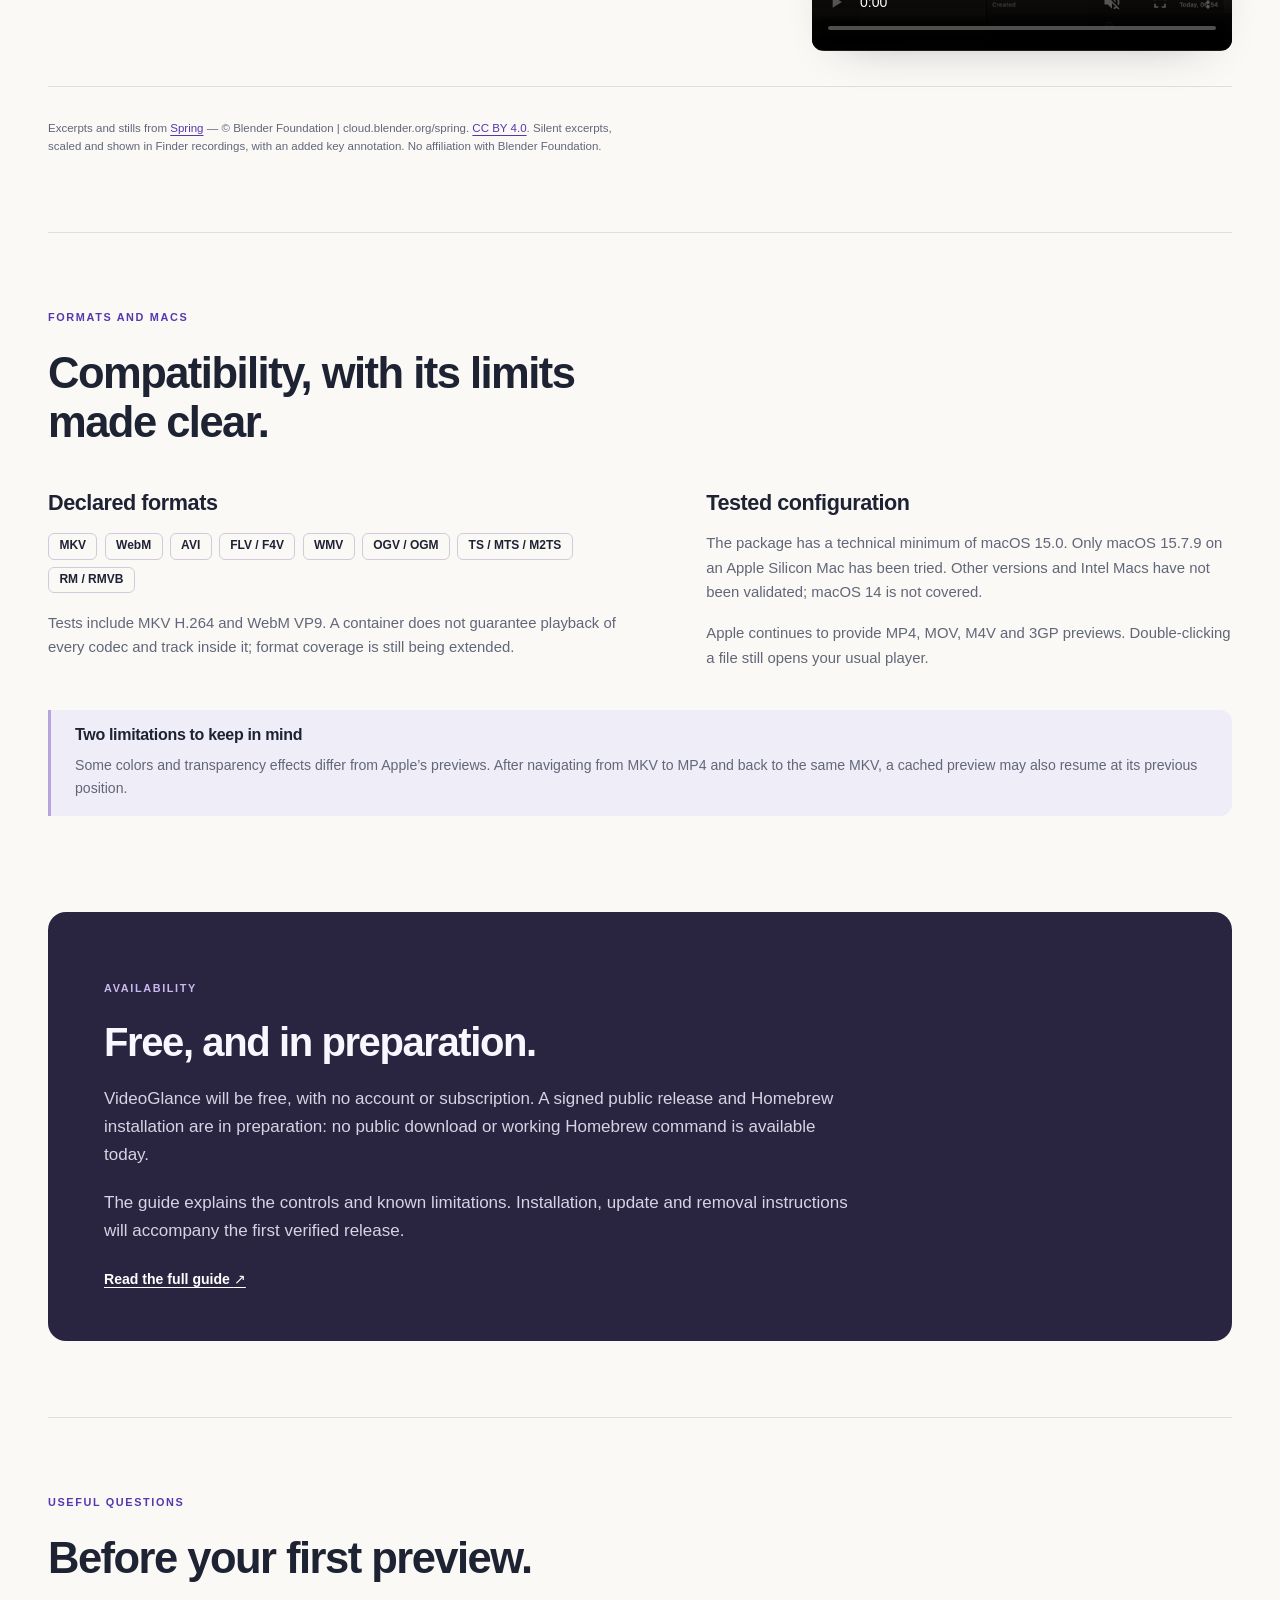
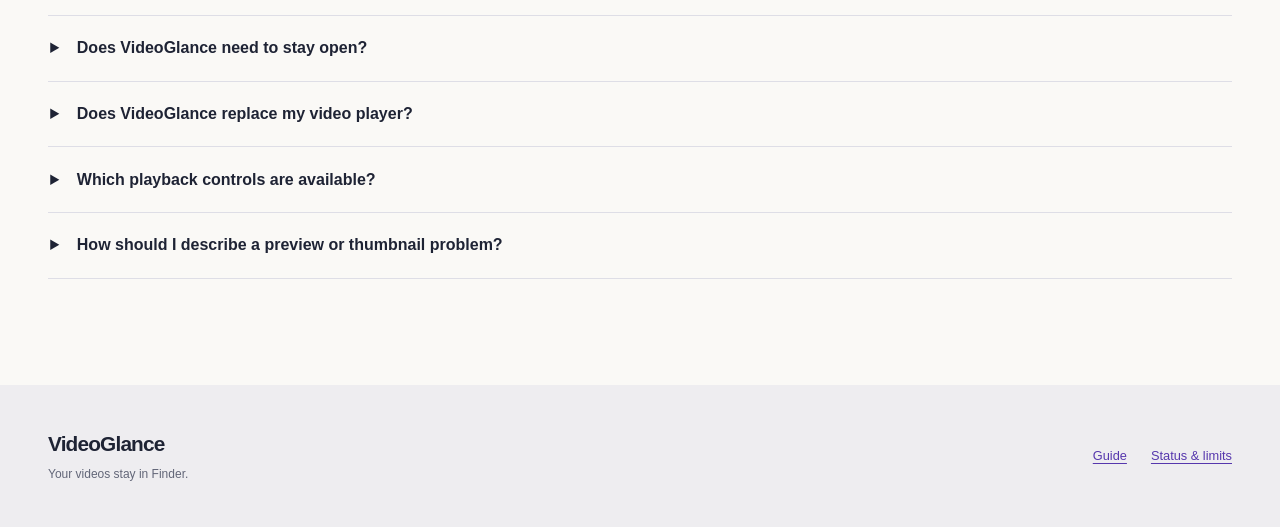
==== commit 619ab98c: "fix(site): remove the redundant demonstration introduction Remove the French and English sentence in" ====
--- a/en/index.html
+++ b/en/index.html
@@ -42,7 +42,6 @@
 <section class="story" id="features" aria-labelledby="features-title">
   <p class="section-label">In your Finder</p>
   <h2 id="features-title">From preview to playback, in the same window.</h2>
-  <p class="demo-note">Two real recordings, without sound. Play each video at your own pace.</p>
   <article class="feature-row">
     <div id="demo-space-copy">
       <h3>Press Space. Your video opens.</h3>
--- a/assets/site.css
+++ b/assets/site.css
@@ -261,13 +261,6 @@
   border-radius:12px;
   box-shadow:0 16px 45px -30px #2525386b;
 }
-.demo-note {
-  font-size:.73rem;
-  line-height:1.6;
-  color:var(--muted);
-  margin-top:-1.4rem;
-  margin-bottom:1.2rem;
-}
 .compatibility-grid {
   display:grid;
   grid-template-columns:1.1fr 1fr;
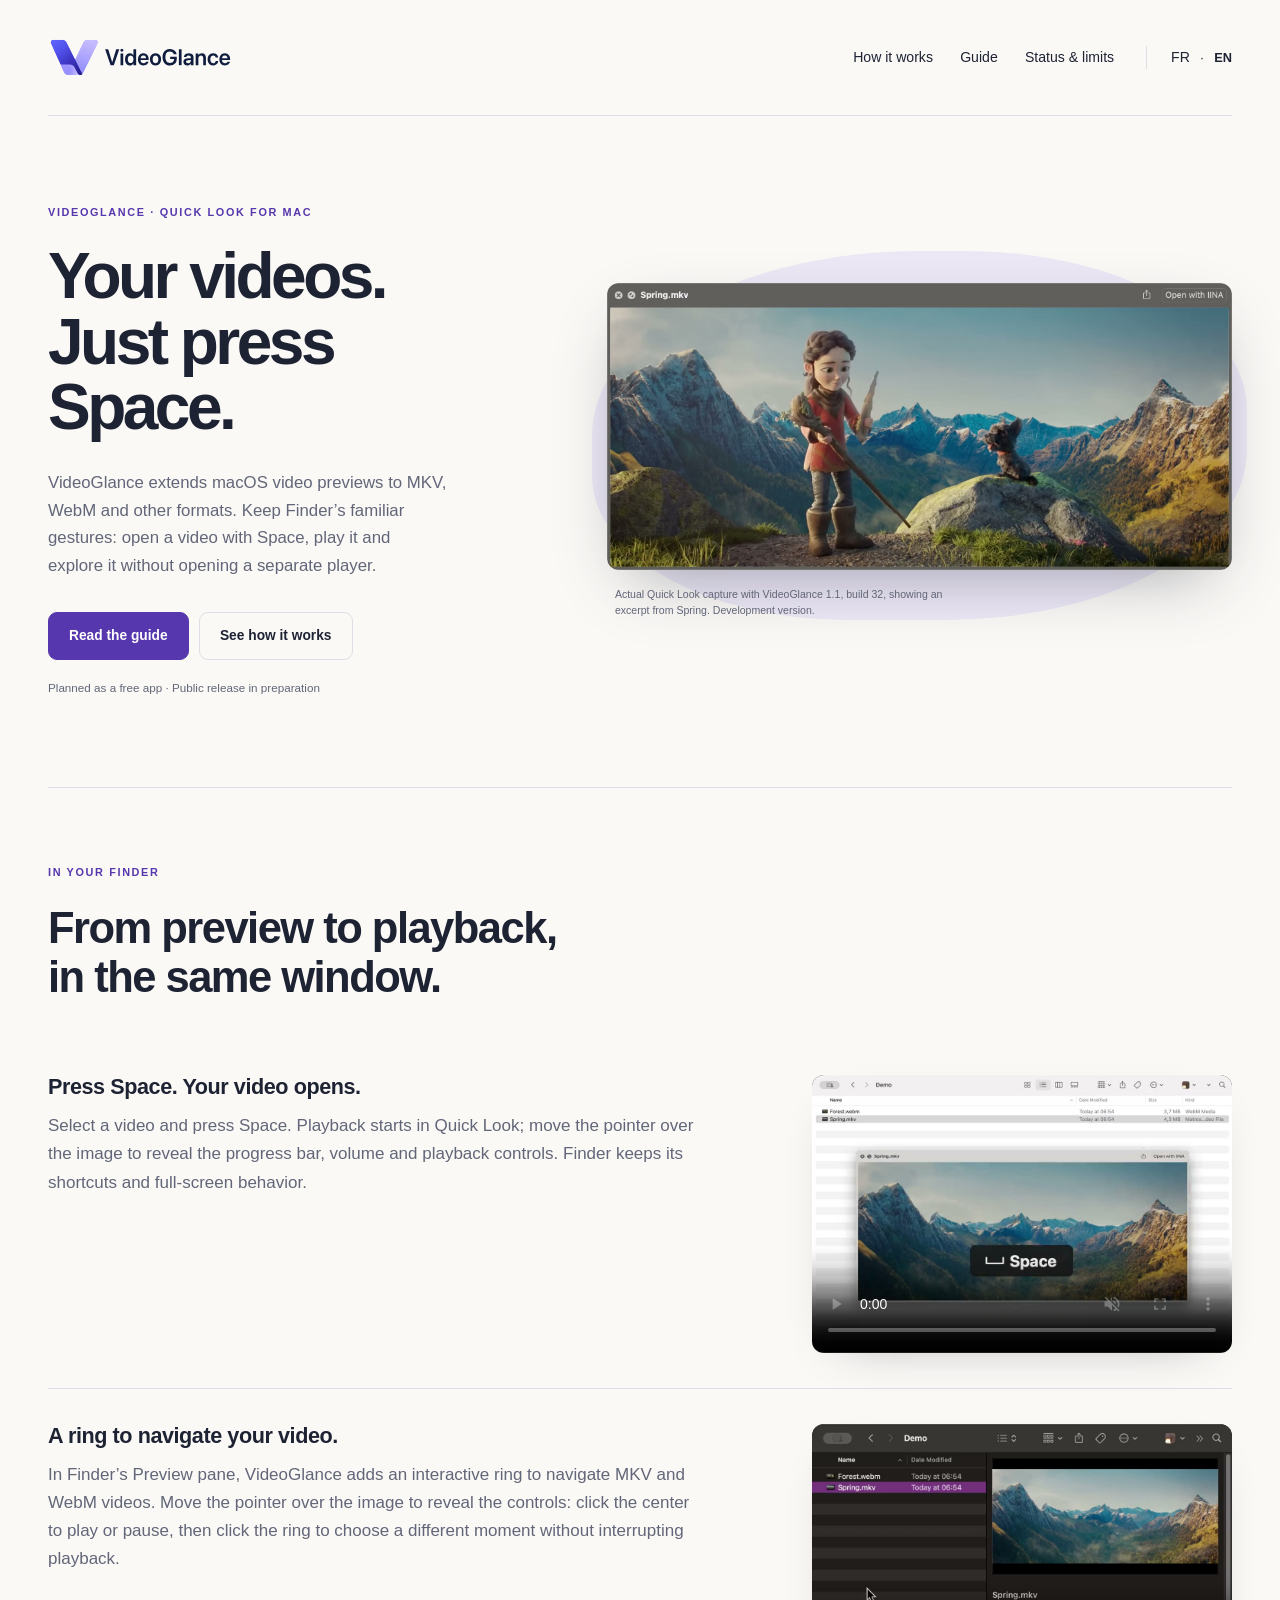
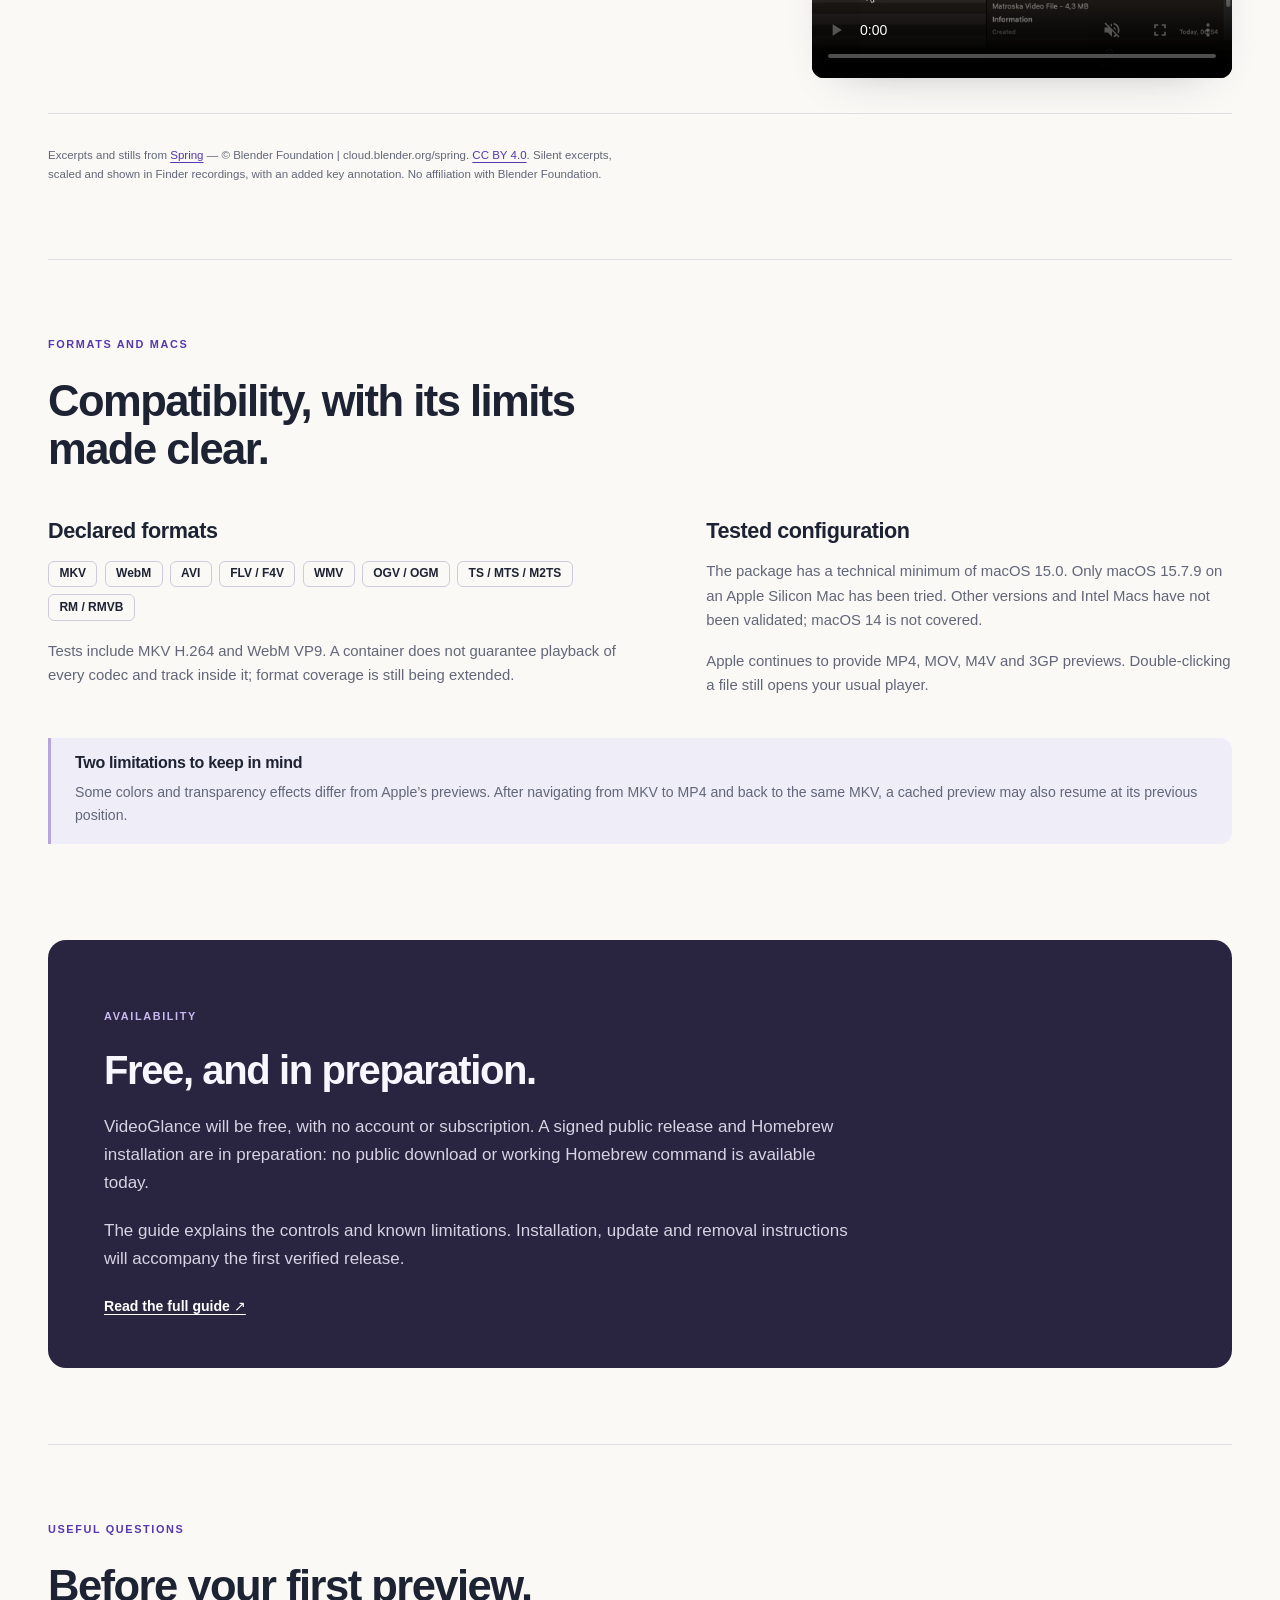
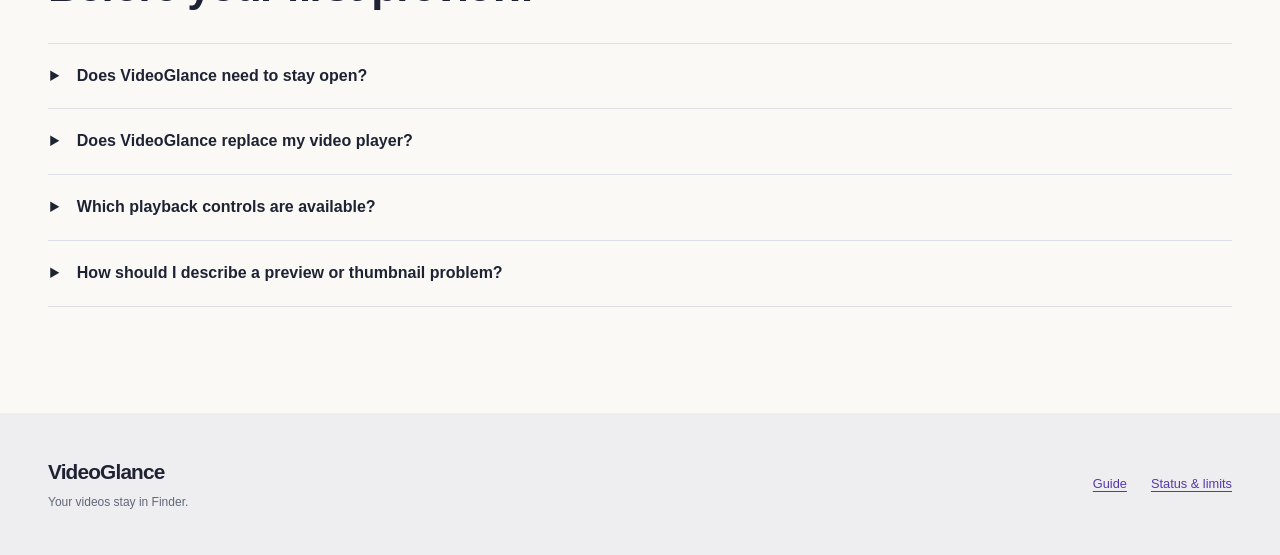
==== commit 325761a1: "docs(site): clarify familiar previews and interactive ring seeking Publish the owner-approved French" ====
--- a/en/index.html
+++ b/en/index.html
@@ -26,7 +26,7 @@
   <div class="hero-copy">
     <p class="eyebrow">VideoGlance · Quick Look for Mac</p>
     <h1 class="hero-title" id="hero-title">Your videos.<br>Just press Space.</h1>
-    <p class="lead">Preview MKV, WebM and more videos right in Finder. Select a file, open Quick Look and play it without opening a separate player.</p>
+    <p class="lead">VideoGlance extends macOS video previews to MKV, WebM and other formats. Keep Finder’s familiar gestures: open a video with Space, play it and explore it without opening a separate player.</p>
     <div class="actions">
       <a class="button" href="guide.html">Read the guide</a>
       <a class="button button-secondary" href="#features">See how it works</a>
@@ -45,8 +45,7 @@
   <article class="feature-row">
     <div id="demo-space-copy">
       <h3>Press Space. Your video opens.</h3>
-      <p>Select a video and press Space or Command-Y. Playback starts after Quick Look opens. Space and Escape close the preview; Finder keeps control of file navigation and full screen.</p>
-      <p>Move the pointer over the video to reveal the progress bar, 15-second skips, volume and playback speeds.</p>
+      <p>Select a video and press Space. Playback starts in Quick Look; move the pointer over the image to reveal the progress bar, volume and playback controls. Finder keeps its shortcuts and full-screen behavior.</p>
     </div>
     <figure class="feature-demo">
       <video controls muted playsinline preload="metadata" width="1100" height="726" src="../assets/finder-space-en.mp4" poster="../assets/finder-space-en.jpg" aria-label="Watch a MKV open with Space and reveal its controls on hover" aria-describedby="demo-space-copy">
@@ -57,7 +56,7 @@
   <article class="feature-row">
     <div>
       <h3>A ring to navigate your video.</h3>
-      <p id="demo-column-copy">Play MKV and WebM videos in Finder’s Preview pane. Move the pointer over the image, click the center to start playback, then click the ring to choose a different moment. Seeking keeps playback running.</p>
+      <p id="demo-column-copy">In Finder’s Preview pane, VideoGlance adds an interactive ring to navigate MKV and WebM videos. Move the pointer over the image to reveal the controls: click the center to play or pause, then click the ring to choose a different moment without interrupting playback.</p>
     </div>
     <figure class="feature-demo">
       <video controls muted playsinline preload="metadata" width="1100" height="666" src="../assets/finder-column.mp4" poster="../assets/finder-column.jpg" aria-label="Watch playback, seeking and pause in the Preview pane" aria-describedby="demo-column-copy">
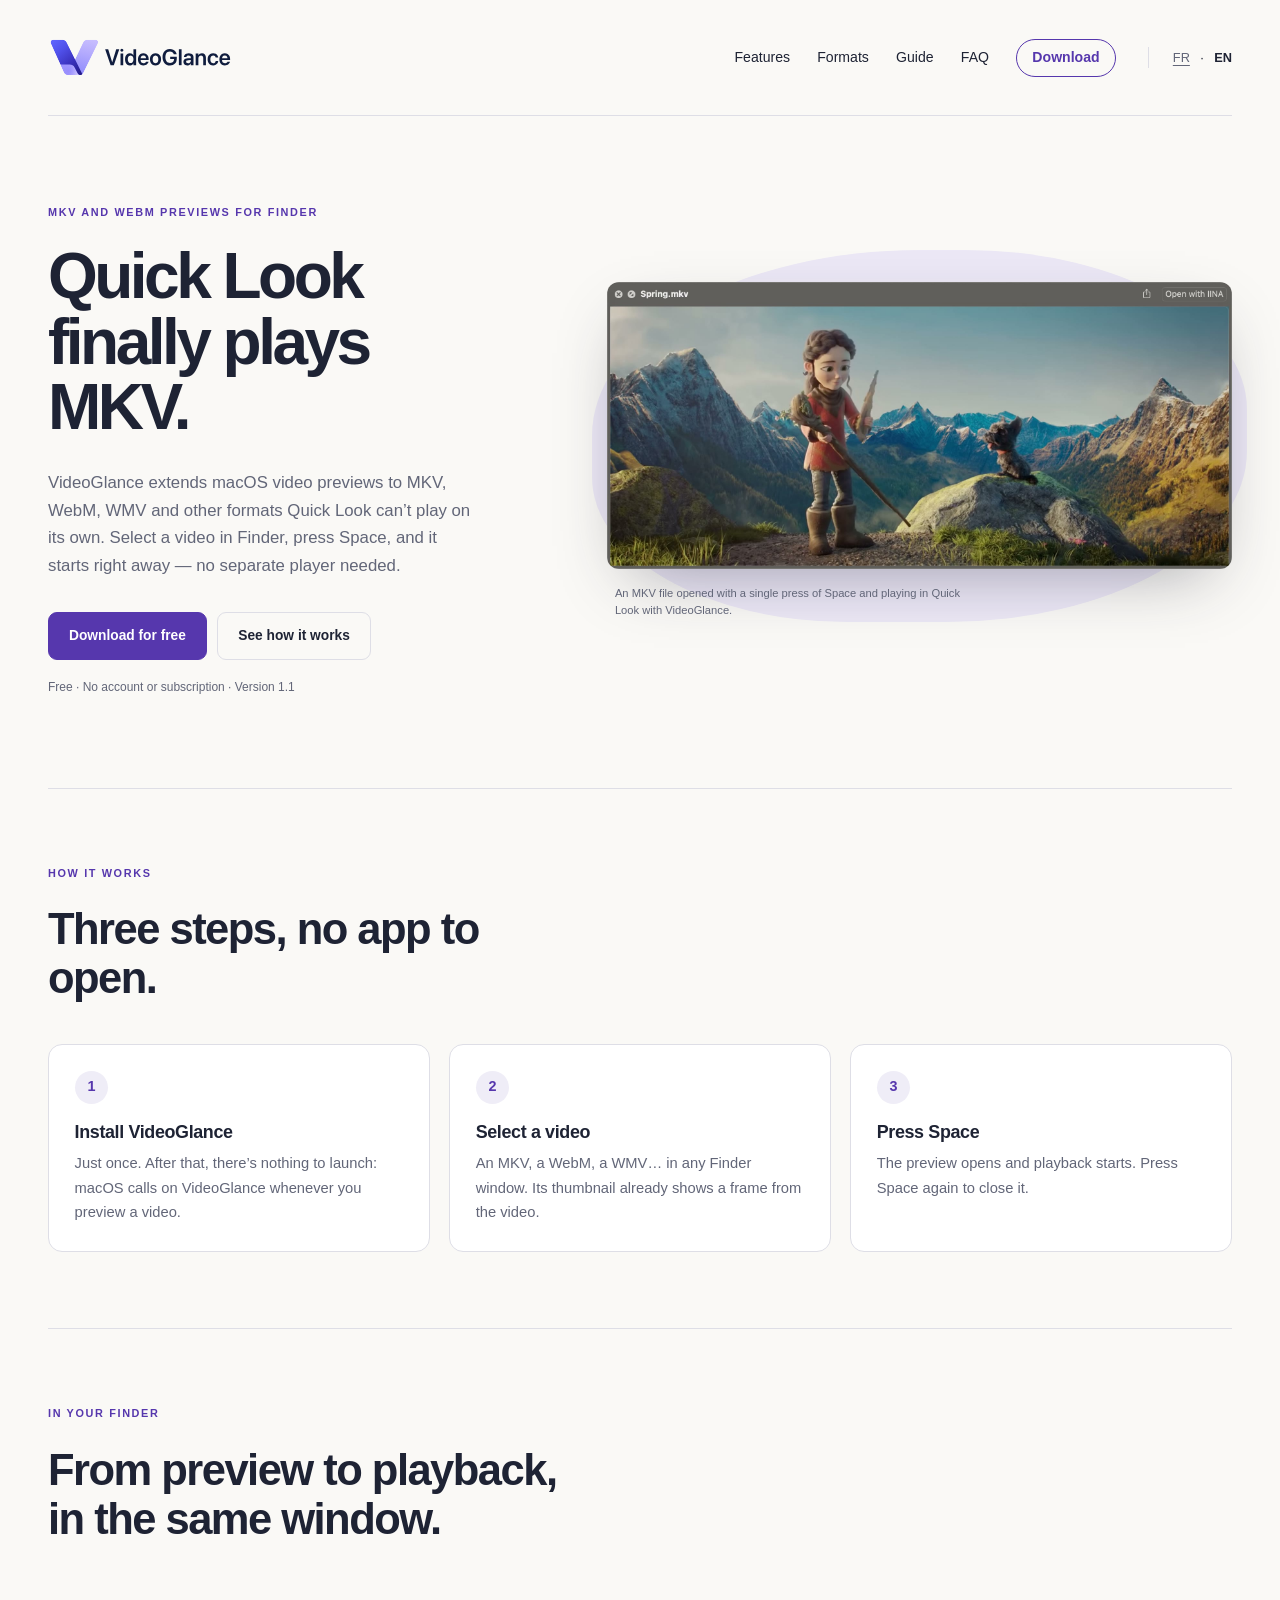
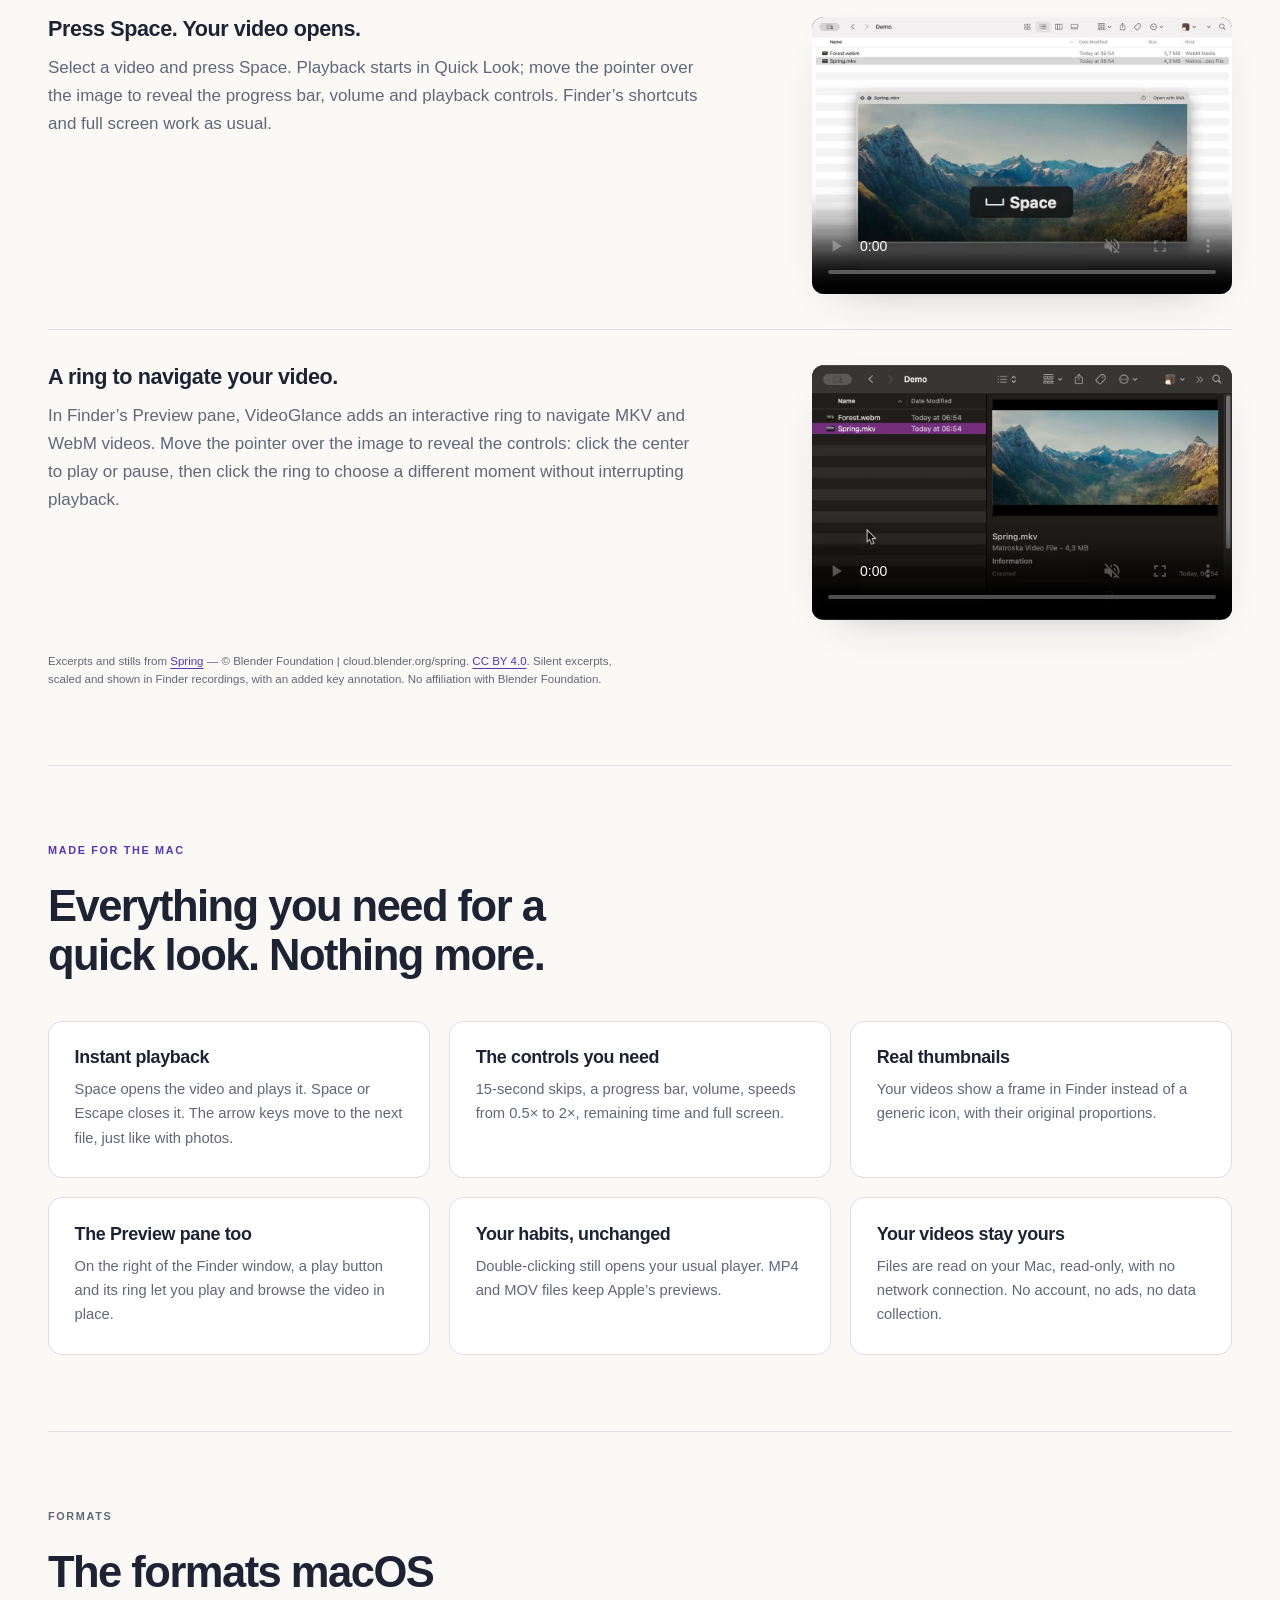
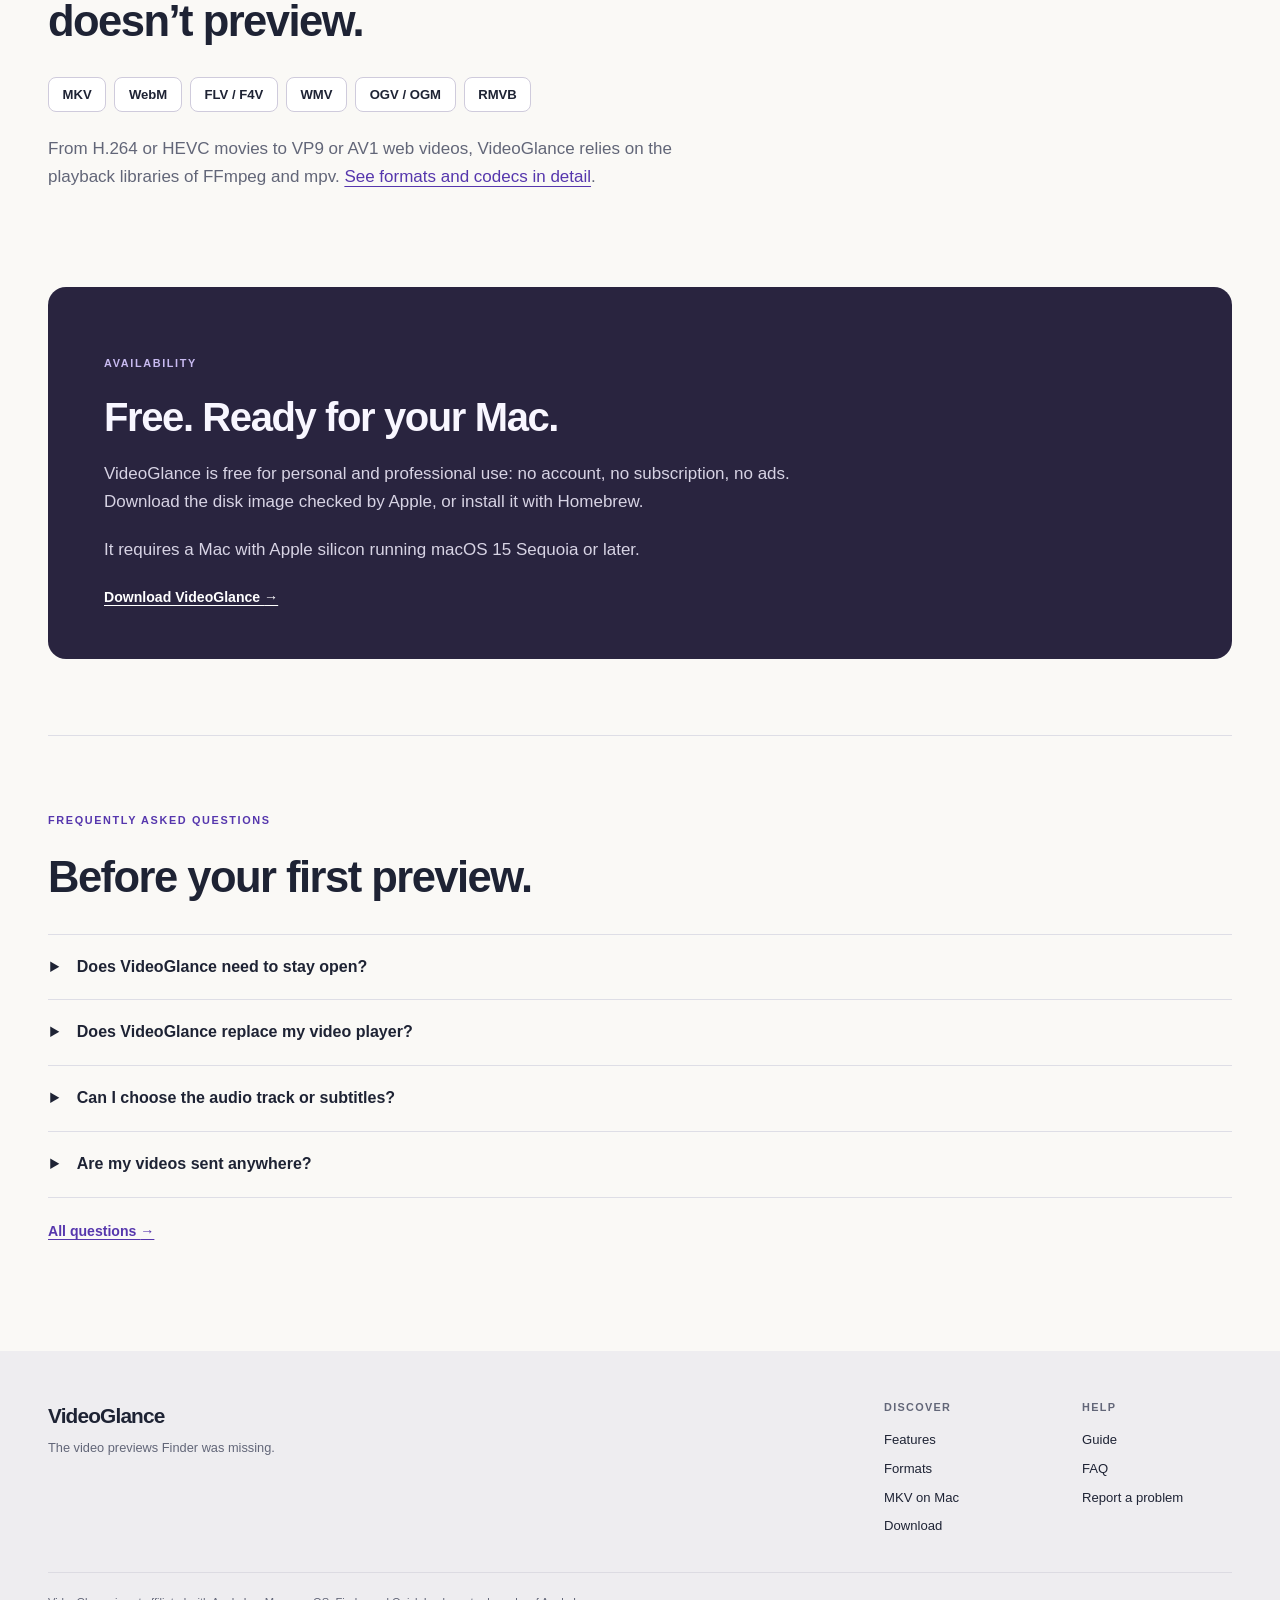
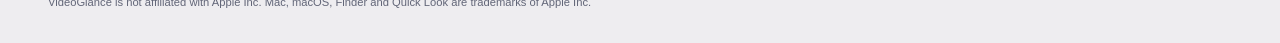
==== commit bb79b27e: "feat(site): publish the redesign with the VideoGlance 1.1 download Replace the preparation pages wit" ====
--- a/en/index.html
+++ b/en/index.html
@@ -4,39 +4,71 @@
   <meta charset="utf-8">
   <meta name="viewport" content="width=device-width, initial-scale=1">
   <meta name="robots" content="noindex, nofollow">
-  <meta name="description" content="Discover VideoGlance: Quick Look previews, playback and thumbnails for MKV, WebM and other videos in Finder. A free app in preparation.">
-  <title>VideoGlance — MKV and WebM Quick Look previews in Finder for Mac</title>
+  <title>VideoGlance — MKV and WebM Quick Look previews for Mac</title>
+  <meta name="description" content="Press Space to play MKV, WebM, WMV and other videos in Quick Look, with real thumbnails in Finder. A free app for Mac.">
+  <link rel="canonical" href="https://videoglance.app/en/">
+  <link rel="alternate" hreflang="fr" href="https://videoglance.app/fr/">
+  <link rel="alternate" hreflang="en" href="https://videoglance.app/en/">
+  <link rel="alternate" hreflang="x-default" href="https://videoglance.app/">
+  <meta property="og:type" content="website">
+  <meta property="og:site_name" content="VideoGlance">
+  <meta property="og:locale" content="en_US">
+  <meta property="og:locale:alternate" content="fr_FR">
+  <meta property="og:url" content="https://videoglance.app/en/">
+  <meta property="og:title" content="VideoGlance — MKV and WebM Quick Look previews for Mac">
+  <meta property="og:description" content="Press Space to play MKV, WebM, WMV and other videos in Quick Look, with real thumbnails in Finder. A free app for Mac.">
+  <meta property="og:image" content="https://videoglance.app/assets/quicklook-demo.jpg">
+  <meta property="og:image:width" content="1940">
+  <meta property="og:image:height" content="890">
+  <meta property="og:image:alt" content="An MKV video playing in Finder’s Quick Look window with VideoGlance.">
+  <meta name="twitter:card" content="summary_large_image">
+  <script type="application/ld+json">{"@context": "https://schema.org", "@type": "WebPage", "@id": "https://videoglance.app/en/", "url": "https://videoglance.app/en/", "name": "VideoGlance — MKV and WebM Quick Look previews for Mac", "description": "Press Space to play MKV, WebM, WMV and other videos in Quick Look, with real thumbnails in Finder. A free app for Mac.", "inLanguage": "en", "isPartOf": {"@type": "WebSite", "name": "VideoGlance", "url": "https://videoglance.app/"}}</script>
+  <script type="application/ld+json">{"@context": "https://schema.org", "@type": "SoftwareApplication", "name": "VideoGlance", "url": "https://videoglance.app/en/", "description": "Press Space to play MKV, WebM, WMV and other videos in Quick Look, with real thumbnails in Finder. A free app for Mac.", "inLanguage": "en", "applicationCategory": "MultimediaApplication", "operatingSystem": "macOS 15 or later", "processorRequirements": "Mac with Apple silicon", "softwareVersion": "1.1", "downloadUrl": "https://github.com/Kwadz/videoglance-site/releases/download/v1.1-46/VideoGlance-1.1-46-arm64.dmg", "offers": {"@type": "Offer", "price": "0", "priceCurrency": "EUR"}, "isAccessibleForFree": true, "image": "https://videoglance.app/assets/quicklook-demo.jpg"}</script>
+  <meta name="theme-color" content="#5637ad">
   <link rel="icon" type="image/svg+xml" href="../assets/icon.svg">
   <link rel="stylesheet" href="../assets/site.css">
-  <link rel="alternate" hreflang="fr" href="../fr/index.html">
-  <link rel="alternate" hreflang="en" href="../en/index.html">
 </head>
 <body>
   <a class="skip-link" href="#main-content">Skip to content</a>
   <header class="site-header wrap">
-    <a class="brand" href="index.html" aria-label="VideoGlance — Home"><img src="../assets/logo.svg" alt="VideoGlance" width="188" height="42"></a>
-    <nav aria-label="Main navigation">
-      <a href="index.html#features">How it works</a>
-      <a href="guide.html">Guide</a>
-      <a href="status.html">Status & limits</a>
-    </nav>
-    <nav class="languages" aria-label="Language"><a href="../fr/index.html" lang="fr" hreflang="fr">FR</a> · <span lang="en">EN</span></nav>
+    <a class="brand" href="./" aria-label="VideoGlance — Home"><img src="../assets/logo.svg" alt="VideoGlance" width="188" height="42"></a>
+    <nav class="primary-nav" aria-label="Main navigation"><a href="./#features">Features</a><a href="formats.html">Formats</a><a href="guide.html">Guide</a><a href="faq.html">FAQ</a><a class="nav-cta" href="download.html">Download</a></nav>
+    <nav class="languages" aria-label="Language"><a href="../fr/" lang="fr" hreflang="fr">FR</a> · <span lang="en">EN</span></nav>
   </header>
   <main id="main-content" class="wrap home-page" tabindex="-1"><section class="hero" aria-labelledby="hero-title">
   <div class="hero-copy">
-    <p class="eyebrow">VideoGlance · Quick Look for Mac</p>
-    <h1 class="hero-title" id="hero-title">Your videos.<br>Just press Space.</h1>
-    <p class="lead">VideoGlance extends macOS video previews to MKV, WebM and other formats. Keep Finder’s familiar gestures: open a video with Space, play it and explore it without opening a separate player.</p>
+    <p class="eyebrow">MKV and WebM previews for Finder</p>
+    <h1 class="hero-title" id="hero-title">Quick Look finally plays MKV.</h1>
+    <p class="lead">VideoGlance extends macOS video previews to MKV, WebM, WMV and other formats Quick Look can’t play on its own. Select a video in Finder, press Space, and it starts right away — no separate player needed.</p>
     <div class="actions">
-      <a class="button" href="guide.html">Read the guide</a>
+      <a class="button" href="download.html">Download for free</a>
       <a class="button button-secondary" href="#features">See how it works</a>
     </div>
-    <p class="hero-note">Planned as a free app · Public release in preparation</p>
+    <p class="hero-note">Free · No account or subscription · Version 1.1</p>
   </div>
   <figure class="hero-visual">
-    <img src="../assets/quicklook-demo.jpg" alt="The shepherd girl and her dog in the mountains of Spring, shown in Quick Look with VideoGlance." width="1940" height="890" loading="eager" decoding="async">
-    <figcaption>Actual Quick Look capture with VideoGlance 1.1, build 32, showing an excerpt from Spring. Development version.</figcaption>
+    <img src="../assets/quicklook-demo.jpg" alt="Finder’s Quick Look window playing Spring.mkv: a young shepherd girl and her dog in front of mountains." width="1940" height="890" loading="eager" fetchpriority="high" decoding="async">
+    <figcaption>An MKV file opened with a single press of Space and playing in Quick Look with VideoGlance.</figcaption>
   </figure>
+</section>
+
+<section class="steps-section" aria-labelledby="steps-title">
+  <p class="section-label">How it works</p>
+  <h2 id="steps-title">Three steps, no app to open.</h2>
+  <ol class="steps">
+    <li>
+      <h3>Install VideoGlance</h3>
+      <p>Just once. After that, there’s nothing to launch: macOS calls on VideoGlance whenever you preview a video.</p>
+    </li>
+    <li>
+      <h3>Select a video</h3>
+      <p>An MKV, a WebM, a WMV… in any Finder window. Its thumbnail already shows a frame from the video.</p>
+    </li>
+    <li>
+      <h3>Press Space</h3>
+      <p>The preview opens and playback starts. Press Space again to close it.</p>
+    </li>
+  </ol>
 </section>
 
 <section class="story" id="features" aria-labelledby="features-title">
@@ -45,11 +77,11 @@
   <article class="feature-row">
     <div id="demo-space-copy">
       <h3>Press Space. Your video opens.</h3>
-      <p>Select a video and press Space. Playback starts in Quick Look; move the pointer over the image to reveal the progress bar, volume and playback controls. Finder keeps its shortcuts and full-screen behavior.</p>
+      <p>Select a video and press Space. Playback starts in Quick Look; move the pointer over the image to reveal the progress bar, volume and playback controls. Finder’s shortcuts and full screen work as usual.</p>
     </div>
     <figure class="feature-demo">
-      <video controls muted playsinline preload="metadata" width="1100" height="726" src="../assets/finder-space-en.mp4" poster="../assets/finder-space-en.jpg" aria-label="Watch a MKV open with Space and reveal its controls on hover" aria-describedby="demo-space-copy">
-        <a href="../assets/finder-space-en.mp4">Watch the Space shortcut recording.</a>
+      <video controls muted playsinline preload="metadata" width="1100" height="726" src="../assets/finder-space-en.mp4" poster="../assets/finder-space-en.jpg" aria-label="Watch an MKV open with Space and reveal its controls on hover" aria-describedby="demo-space-copy">
+        <a href="../assets/finder-space-en.mp4">Watch the Space shortcut video.</a>
       </video>
     </figure>
   </article>
@@ -60,77 +92,94 @@
     </div>
     <figure class="feature-demo">
       <video controls muted playsinline preload="metadata" width="1100" height="666" src="../assets/finder-column.mp4" poster="../assets/finder-column.jpg" aria-label="Watch playback, seeking and pause in the Preview pane" aria-describedby="demo-column-copy">
-        <a href="../assets/finder-column.mp4">Watch the Preview pane control recording.</a>
+        <a href="../assets/finder-column.mp4">Watch the Preview pane video.</a>
       </video>
     </figure>
   </article>
   <p class="media-credit">Excerpts and stills from <a href="https://studio.blender.org/projects/spring/pages/about/">Spring</a> — © Blender Foundation | cloud.blender.org/spring. <a href="https://creativecommons.org/licenses/by/4.0/">CC BY 4.0</a>. Silent excerpts, scaled and shown in Finder recordings, with an added key annotation. No affiliation with Blender Foundation.</p>
 </section>
 
-<section class="compatibility" id="compatibility" aria-labelledby="compatibility-title">
-  <p class="section-label">Formats and Macs</p>
-  <h2 id="compatibility-title">Compatibility, with its limits made clear.</h2>
-  <div class="compatibility-grid">
-    <div>
-      <h3>Declared formats</h3>
-      <ul class="format-list" aria-label="Video formats declared by VideoGlance">
-        <li>MKV</li>
-        <li>WebM</li>
-        <li>AVI</li>
-        <li>FLV / F4V</li>
-        <li>WMV</li>
-        <li>OGV / OGM</li>
-        <li>TS / MTS / M2TS</li>
-        <li>RM / RMVB</li>
-      </ul>
-      <p>Tests include MKV H.264 and WebM VP9. A container does not guarantee playback of every codec and track inside it; format coverage is still being extended.</p>
-    </div>
-    <div>
-      <h3>Tested configuration</h3>
-      <p>The package has a technical minimum of macOS 15.0. Only macOS 15.7.9 on an Apple Silicon Mac has been tried. Other versions and Intel Macs have not been validated; macOS 14 is not covered.</p>
-      <p>Apple continues to provide MP4, MOV, M4V and 3GP previews. Double-clicking a file still opens your usual player.</p>
-    </div>
-  </div>
-  <aside class="notice" aria-label="Known limitations">
-    <h3>Two limitations to keep in mind</h3>
-    <p>Some colors and transparency effects differ from Apple’s previews. After navigating from MKV to MP4 and back to the same MKV, a cached preview may also resume at its previous position.</p>
-  </aside>
+<section class="benefits-section" aria-labelledby="benefits-title">
+  <p class="section-label">Made for the Mac</p>
+  <h2 id="benefits-title">Everything you need for a quick look. Nothing more.</h2>
+  <ul class="benefits">
+    <li>
+      <h3>Instant playback</h3>
+      <p>Space opens the video and plays it. Space or Escape closes it. The arrow keys move to the next file, just like with photos.</p>
+    </li>
+    <li>
+      <h3>The controls you need</h3>
+      <p>15-second skips, a progress bar, volume, speeds from 0.5× to 2×, remaining time and full screen.</p>
+    </li>
+    <li>
+      <h3>Real thumbnails</h3>
+      <p>Your videos show a frame in Finder instead of a generic icon, with their original proportions.</p>
+    </li>
+    <li>
+      <h3>The Preview pane too</h3>
+      <p>On the right of the Finder window, a play button and its ring let you play and browse the video in place.</p>
+    </li>
+    <li>
+      <h3>Your habits, unchanged</h3>
+      <p>Double-clicking still opens your usual player. MP4 and MOV files keep Apple’s previews.</p>
+    </li>
+    <li>
+      <h3>Your videos stay yours</h3>
+      <p>Files are read on your Mac, read-only, with no network connection. No account, no ads, no data collection.</p>
+    </li>
+  </ul>
+</section>
+
+<section class="formats-section" aria-labelledby="formats-title">
+  <p class="section-label">Formats</p>
+  <h2 id="formats-title">The formats macOS doesn’t preview.</h2>
+  <ul class="format-list" aria-label="Supported video formats">
+    <li><a href="mkv-quick-look-mac.html">MKV</a></li>
+    <li><a href="formats.html#webm">WebM</a></li>
+    <li><a href="formats.html#flv">FLV / F4V</a></li>
+    <li><a href="formats.html#wmv">WMV</a></li>
+    <li><a href="formats.html#ogv">OGV / OGM</a></li>
+    <li><a href="formats.html#rm">RMVB</a></li>
+  </ul>
+  <p>From H.264 or HEVC movies to VP9 or AV1 web videos, VideoGlance relies on the playback libraries of FFmpeg and mpv. <a href="formats.html">See formats and codecs in detail</a>.</p>
 </section>
 
 <section class="availability" id="availability" aria-labelledby="availability-title">
   <p class="section-label">Availability</p>
-  <h2 id="availability-title">Free, and in preparation.</h2>
-  <p>VideoGlance will be free, with no account or subscription. A signed public release and Homebrew installation are in preparation: no public download or working Homebrew command is available today.</p>
-  <p>The guide explains the controls and known limitations. Installation, update and removal instructions will accompany the first verified release.</p>
-  <a class="text-link" href="guide.html">Read the full guide <span aria-hidden="true">↗</span></a>
+  <h2 id="availability-title">Free. Ready for your Mac.</h2>
+  <p>VideoGlance is free for personal and professional use: no account, no subscription, no ads. Download the disk image checked by Apple, or install it with Homebrew.</p>
+  <p>It requires a Mac with Apple silicon running macOS 15 Sequoia or later.</p>
+  <a class="text-link" href="download.html">Download VideoGlance <span aria-hidden="true">→</span></a>
 </section>
 
 <section class="faq" id="faq" aria-labelledby="faq-title">
-  <p class="section-label">Useful questions</p>
+  <p class="section-label">Frequently asked questions</p>
   <h2 id="faq-title">Before your first preview.</h2>
   <details>
     <summary>Does VideoGlance need to stay open?</summary>
-    <p>Once the application is installed, macOS requests previews and thumbnails from its extensions. You can close the VideoGlance information window.</p>
+    <p>No. Once the app is installed, macOS asks it for previews and thumbnails whenever needed. You can keep its information window closed.</p>
   </details>
   <details>
     <summary>Does VideoGlance replace my video player?</summary>
-    <p>VideoGlance adds Quick Look previews and Finder thumbnails. Double-clicking still opens your default application; there is no video library to manage.</p>
+    <p>No. It complements Finder so you can check a video quickly. Double-clicking still opens your usual player, such as IINA or VLC, and there’s no library to manage.</p>
   </details>
   <details>
-    <summary>Which playback controls are available?</summary>
-    <p>The Quick Look window provides seeking, 15-second skips, volume and speeds from 0.5× to 2×. The Preview pane keeps its central button and progress ring. Trimming, AirPlay, Picture in Picture and manual track selection are not provided.</p>
+    <summary>Can I choose the audio track or subtitles?</summary>
+    <p>No. VideoGlance plays the file’s default audio track for a quick preview. To switch language or subtitles, open the video in your usual player.</p>
   </details>
   <details>
-    <summary>How should I describe a preview or thumbnail problem?</summary>
-    <p>Note your macOS version, Mac type, VideoGlance version and build, then the steps that reproduce the problem. The <a href="guide.html">full guide</a> helps distinguish a file that will not play, a missing extension and an old cached thumbnail.</p>
+    <summary>Are my videos sent anywhere?</summary>
+    <p>No. Previews and thumbnails are made on your Mac, inside the macOS sandbox, with read-only access to the file being shown and no network access.</p>
   </details>
+  <a class="text-link" href="faq.html">All questions <span aria-hidden="true">→</span></a>
 </section>
 </main>
   <footer class="site-footer">
     <div class="wrap footer-inner">
-      <div><p class="footer-name">VideoGlance</p><p>Your videos stay in Finder.</p></div>
-      <nav aria-label="Useful links"><a href="guide.html">Guide</a><a href="status.html">Status & limits</a></nav>
+      <div class="footer-brand"><p class="footer-name">VideoGlance</p><p>The video previews Finder was missing.</p></div>
+      <nav class="footer-links" aria-label="Discover"><p>Discover</p><a href="./#features">Features</a><a href="formats.html">Formats</a><a href="mkv-quick-look-mac.html">MKV on Mac</a><a href="download.html">Download</a></nav><nav class="footer-links" aria-label="Help"><p>Help</p><a href="guide.html">Guide</a><a href="faq.html">FAQ</a><a href="https://github.com/Kwadz/videoglance-site/issues">Report a problem</a></nav>
     </div>
+    <p class="wrap footer-legal">VideoGlance is not affiliated with Apple Inc. Mac, macOS, Finder and Quick Look are trademarks of Apple Inc.</p>
   </footer>
 </body>
 </html>
--- a/assets/site.css
+++ b/assets/site.css
@@ -1,6 +1,7 @@
 :root {
   color-scheme:light;
   --paper:#faf9f6;
+  --card:#ffffff;
   --ink:#1e2334;
   --muted:#626678;
   --purple:#5637ad;
@@ -91,9 +92,34 @@
   color:var(--ink);
   text-decoration:none;
 }
+.site-header nav a:hover {
+  color:var(--purple);
+}
 .site-header a[aria-current=page] {
   color:var(--purple);
   text-decoration:underline;
+}
+.site-header .nav-cta {
+  border:1px solid var(--purple);
+  color:var(--purple);
+  border-radius:99px;
+  padding:.4rem .95rem;
+  font-weight:650;
+}
+.site-header .nav-cta:hover,.site-header .nav-cta[aria-current=page] {
+  background:var(--purple);
+  color:white;
+  text-decoration:none;
+}
+.site-header .nav-support {
+  color:var(--purple);
+  font-weight:600;
+  text-decoration:underline;
+  text-decoration-color:#c5bbdf;
+  white-space:nowrap;
+}
+.site-header .nav-support:hover {
+  text-decoration-color:currentColor;
 }
 .site-header .languages {
   gap:.65rem;
@@ -104,8 +130,10 @@
 .languages span {
   font-weight:700;
 }
-.languages a {
-  color:var(--muted);
+.site-header .languages a {
+  color:var(--muted);
+  font-size:.8rem;
+  text-decoration:underline;
 }
 .skip-link {
   position:absolute;
@@ -144,7 +172,7 @@
   font-size:1.05rem;
   line-height:1.65;
   color:var(--muted);
-  max-width:43ch;
+  max-width:46ch;
   margin-top:1.8rem;
 }
 .actions {
@@ -179,7 +207,7 @@
   background:var(--soft);
 }
 .hero-note {
-  font-size:.73rem;
+  font-size:.75rem;
   color:var(--muted);
   margin-top:1.1rem;
 }
@@ -202,16 +230,57 @@
   border-radius:12px;
   box-shadow:0 24px 65px -24px #2525386b;
 }
-.hero-visual figcaption {
-  font-size:.66rem;
+.hero-visual figcaption,.page-figure figcaption {
+  font-size:.7rem;
   line-height:1.55;
   color:var(--muted);
   padding:1rem .5rem 0;
   max-width:60ch;
 }
-.story,.compatibility,.faq {
+.steps-section,.story,.benefits-section,.formats-section,.faq {
   padding:76px 0;
   border-top:1px solid var(--line);
+}
+.steps,.benefits {
+  display:grid;
+  grid-template-columns:repeat(3,minmax(0,1fr));
+  gap:1.2rem;
+  list-style:none;
+  padding:0;
+  margin:2.6rem 0 0;
+}
+.steps {
+  counter-reset:step;
+}
+.steps li,.benefits li {
+  background:var(--card);
+  border:1px solid var(--line);
+  border-radius:14px;
+  padding:1.6rem 1.6rem 1.7rem;
+}
+.steps li {
+  counter-increment:step;
+}
+.steps li::before {
+  content:counter(step);
+  display:grid;
+  place-items:center;
+  width:2.1rem;
+  height:2.1rem;
+  border-radius:50%;
+  background:var(--soft);
+  color:var(--purple);
+  font-weight:750;
+  font-size:.9rem;
+  margin-bottom:1.1rem;
+}
+.steps h3,.benefits h3 {
+  font-size:1.12rem;
+}
+.steps p,.benefits p {
+  color:var(--muted);
+  font-size:.92rem;
+  margin-top:.6rem;
 }
 .story h2 {
   margin-bottom:2.4rem;
@@ -224,7 +293,7 @@
   padding:2.2rem 0;
   border-bottom:1px solid var(--line);
 }
-.feature-row:last-child {
+.feature-row:last-of-type {
   border-bottom:0;
   padding-bottom:0;
 }
@@ -261,46 +330,32 @@
   border-radius:12px;
   box-shadow:0 16px 45px -30px #2525386b;
 }
-.compatibility-grid {
-  display:grid;
-  grid-template-columns:1.1fr 1fr;
-  gap:5rem;
-  margin-top:2.8rem;
-}
-.compatibility-grid p {
-  font-size:.93rem;
-  color:var(--muted);
-  margin-top:1rem;
+.formats-section>p {
+  color:var(--muted);
+  max-width:70ch;
 }
 .format-list {
   display:flex;
-  gap:.45rem;
+  gap:.5rem;
   flex-wrap:wrap;
   list-style:none;
   padding:0;
-  margin:1.1rem 0;
-}
-.format-list li {
+  margin:2rem 0 1.4rem;
+}
+.format-list a {
+  display:block;
   border:1px solid #cfcbdc;
-  border-radius:6px;
-  padding:.15rem .65rem;
-  font-size:.75rem;
+  border-radius:8px;
+  padding:.35rem .85rem;
+  font-size:.82rem;
   font-weight:650;
-}
-.notice {
-  border-left:3px solid #b5a5dc;
-  padding:1rem 1.5rem;
-  margin-top:2.5rem;
-  background:var(--soft);
-  border-radius:0 12px 12px 0;
-}
-.notice h3 {
-  font-size:1rem;
-}
-.notice p {
-  color:var(--muted);
-  font-size:.88rem;
-  margin-top:.6rem;
+  color:var(--ink);
+  text-decoration:none;
+  background:var(--card);
+}
+.format-list a:hover {
+  border-color:var(--purple);
+  color:var(--purple);
 }
 .availability {
   background:#29243f;
@@ -337,7 +392,7 @@
   border-top:1px solid var(--line);
   padding:1.2rem 0;
 }
-details:last-child {
+details:last-of-type {
   border-bottom:1px solid var(--line);
 }
 summary {
@@ -357,33 +412,94 @@
 .site-footer {
   background:#eeedf0;
   margin-top:30px;
-  padding:42px 0;
+  padding:48px 0 32px;
 }
 .footer-inner {
   display:flex;
-  gap:2rem;
-  justify-content:space-between;
-  align-items:center;
+  gap:3rem;
+  align-items:flex-start;
+}
+.footer-brand {
+  margin-right:auto;
 }
 .footer-name {
   font-size:1.3rem;
   font-weight:750;
   letter-spacing:-.04em;
 }
-.site-footer p+p {
+.footer-brand p+p {
+  font-size:.8rem;
+  margin-top:.25rem;
+  color:var(--muted);
+}
+.footer-links {
+  display:flex;
+  flex-direction:column;
+  gap:.45rem;
+  font-size:.82rem;
+  min-width:150px;
+}
+.footer-support {
+  max-width:42ch;
+  margin-top:1.5rem;
+}
+.footer-support p {
+  font-size:.8rem;
+  color:var(--muted);
+}
+.footer-support .button {
+  margin:.75rem 0 .5rem;
+}
+.footer-support .support-test {
+  color:var(--purple);
+  font-weight:700;
+  margin-bottom:.5rem;
+}
+.footer-links p {
+  font-size:.68rem;
+  font-weight:750;
+  letter-spacing:.12em;
+  text-transform:uppercase;
+  color:var(--muted);
+  margin-bottom:.3rem;
+}
+.footer-links a {
+  color:var(--ink);
+  text-decoration:none;
+}
+.footer-links a:hover,.footer-links a[aria-current=page] {
+  color:var(--purple);
+  text-decoration:underline;
+}
+.footer-legal {
+  font-size:.7rem;
+  color:var(--muted);
+  border-top:1px solid #dcdbe2;
+  margin-top:2.2rem;
+  padding-top:1.2rem;
+}
+.document-page {
+  padding-top:40px;
+  padding-bottom:64px;
+}
+.breadcrumb {
   font-size:.75rem;
-  margin-top:.25rem;
-  color:var(--muted);
-}
-.site-footer nav {
+  color:var(--muted);
+  margin-bottom:2.2rem;
+}
+.breadcrumb ol {
   display:flex;
   flex-wrap:wrap;
-  gap:1.5rem;
-  font-size:.8rem;
-}
-.document-page {
-  padding-top:64px;
-  padding-bottom:64px;
+  list-style:none;
+  padding:0;
+  margin:0;
+}
+.breadcrumb li+li::before {
+  content:"›";
+  padding:0 .55rem;
+}
+.breadcrumb a {
+  color:var(--muted);
 }
 .document-layout {
   display:grid;
@@ -420,10 +536,10 @@
   min-width:0;
   max-width:77ch;
 }
-.prose h1,.status-page h1 {
-  font-size:clamp(2.6rem,5vw,4rem);
-  margin-bottom:2rem;
-  max-width:18ch;
+.prose h1,.page-intro h1 {
+  font-size:clamp(2.4rem,4.6vw,3.6rem);
+  margin-bottom:1.6rem;
+  max-width:20ch;
 }
 .prose h2 {
   font-size:1.9rem;
@@ -451,6 +567,13 @@
   padding:.1rem .3rem;
   border-radius:4px;
 }
+.guide-notice {
+  font-size:.85rem;
+  color:var(--muted);
+  background:var(--soft);
+  border-radius:10px;
+  padding:.85rem 1.1rem;
+}
 .table-scroll {
   overflow:auto;
   max-width:100%;
@@ -477,37 +600,190 @@
 tr:last-child td {
   border-bottom:0;
 }
-.status-page {
-  max-width:88ch;
+.page,.narrow-page .breadcrumb {
+  max-width:900px;
   margin-inline:auto;
 }
-.status-page h2 {
+.page-intro {
+  padding-bottom:2.4rem;
+}
+.page-intro .lead {
+  max-width:62ch;
+  margin-top:0;
+}
+.page-section {
+  padding:2.2rem 0 .4rem;
+}
+.page h2 {
   font-size:1.8rem;
-  margin:2.5rem 0 1rem;
-}
-.status-page p,.status-page li {
-  font-size:.95rem;
-  color:var(--muted);
-}
-.status-page .notice p {
-  margin-bottom:0;
+  max-width:100%;
+}
+.page-section h2 {
+  margin-bottom:1rem;
+}
+.page-section p,.page-section li,.faq-group p {
+  font-size:.97rem;
+  color:var(--muted);
+}
+.page-section ul,.page-section ol {
+  padding-left:1.4rem;
+  margin:1rem 0;
+}
+.page-section li+li {
+  margin-top:.45rem;
+}
+.page-section strong {
+  color:var(--ink);
+}
+.page-section code,.faq-group code {
+  font-family:ui-monospace,SFMono-Regular,monospace;
+  font-size:.88em;
+  color:var(--ink);
+  background:var(--soft);
+  padding:.1rem .3rem;
+  border-radius:4px;
+}
+.page-section pre {
+  margin:1rem 0;
+  padding:.85rem 1.1rem;
+  background:var(--soft);
+  border-radius:10px;
+  white-space:pre-wrap;
+  overflow-wrap:anywhere;
+}
+.page-section pre code {
+  padding:0;
+  background:none;
+}
+.page-section .digest {
+  overflow-wrap:anywhere;
+}
+.numbered li::marker {
+  color:var(--purple);
+  font-weight:750;
+}
+.page-figure {
+  margin:0 0 1.4rem;
+}
+.page-figure+.media-credit {
+  margin:0 0 1rem;
+}
+.page-figure img {
+  display:block;
+  width:100%;
+  border-radius:12px;
+  box-shadow:0 24px 65px -30px #2525386b;
+}
+.format-grid {
+  display:grid;
+  grid-template-columns:repeat(2,minmax(0,1fr));
+  gap:1rem;
+}
+.format-card {
+  background:var(--card);
+  border:1px solid var(--line);
+  border-radius:14px;
+  padding:1.5rem 1.6rem;
+}
+.format-card h2 {
+  font-size:1.35rem;
+}
+.format-card p {
+  font-size:.92rem;
+  color:var(--muted);
+  margin-top:.6rem;
+}
+.format-card .extensions {
+  font-family:ui-monospace,SFMono-Regular,monospace;
+  font-size:.78rem;
+  color:var(--purple);
+  margin-top:.35rem;
+}
+.codec-list,.requirements {
+  margin:1.4rem 0;
+  border:1px solid var(--line);
+  border-radius:12px;
+  background:var(--card);
+}
+.codec-list div,.requirements div {
+  display:grid;
+  grid-template-columns:140px minmax(0,1fr);
+  gap:1rem;
+  padding:.9rem 1.2rem;
+}
+.codec-list div+div,.requirements div+div {
+  border-top:1px solid var(--line);
+}
+.codec-list dt,.requirements dt {
+  font-weight:650;
+  font-size:.9rem;
+}
+.codec-list dd,.requirements dd {
+  margin:0;
+  font-size:.92rem;
+  color:var(--muted);
+}
+.cta-card {
+  background:#29243f;
+  color:#f8f6ff;
+  border-radius:var(--radius);
+  padding:40px 44px;
+  margin-top:3rem;
+}
+.cta-card h2 {
+  font-size:2rem;
+}
+.cta-card p {
+  color:#d7d3e4;
+  margin-top:1rem;
+  max-width:62ch;
+}
+.cta-card .button-secondary {
+  color:white;
+  border-color:#5a5378;
+}
+.cta-card .button-secondary:hover {
+  background:#3a3456;
+}
+.faq-group {
+  padding-top:2rem;
+}
+.faq-group+.faq-group {
+  margin-top:1.2rem;
+  border-top:1px solid var(--line);
+}
+.faq-group h2 {
+  margin-bottom:.4rem;
+}
+.faq-group h3 {
+  font-size:1.12rem;
+  margin-top:1.6rem;
+}
+.faq-group p {
+  margin-top:.5rem;
+  max-width:75ch;
 }
 .stage-label {
   display:inline-block;
   background:var(--soft);
   color:var(--purple);
-  font-size:.7rem;
+  font-size:.72rem;
   font-weight:650;
-  padding:.25rem .65rem;
+  padding:.25rem .7rem;
   border-radius:99px;
   margin-bottom:1rem;
 }
-.guide-notice {
-  font-size:.8rem;
-  color:var(--muted);
-  border-bottom:1px solid var(--line);
-  padding-bottom:1.5rem;
-  margin-bottom:2rem;
+@media(max-width:1100px) {
+  .site-header {
+    flex-wrap:wrap;
+    padding-block:20px;
+    gap:.9rem;
+  }
+  .site-header>.primary-nav {
+    order:3;
+    width:100%;
+    flex-wrap:wrap;
+  }
 }
 @media(max-width:1000px) {
   .feature-row {
@@ -539,35 +815,36 @@
     flex-direction:column;
     align-items:flex-start;
   }
-  .compatibility-grid {
-    gap:2.5rem;
+  .steps,.benefits {
+    grid-template-columns:repeat(2,minmax(0,1fr));
   }
   .document-layout {
     grid-template-columns:180px minmax(0,1fr);
     gap:2rem;
   }
+  .footer-inner {
+    flex-wrap:wrap;
+  }
+  .footer-brand {
+    flex-basis:100%;
+  }
 }
 @media(max-width:760px) {
   .wrap {
-    width:calc(100% - 40px);
+    width:calc(100% - 32px);
   }
   .site-header {
     min-height:108px;
-    flex-wrap:wrap;
-    gap:.9rem;
-    padding-block:20px;
   }
   .brand img {
     width:158px;
     height:32px;
   }
-  .site-header>nav:not(.languages) {
-    order:3;
-    width:100%;
-    gap:1.5rem;
+  .site-header>.primary-nav {
+    gap:.6rem 1.3rem;
   }
   .site-header nav a {
-    font-size:.8rem;
+    font-size:.82rem;
   }
   .site-header .languages {
     padding-left:1rem;
@@ -579,7 +856,7 @@
     gap:1rem;
   }
   .hero-title {
-    font-size:clamp(3.2rem,10vw,4.6rem);
+    font-size:clamp(3rem,12vw,4.6rem);
     max-width:13ch;
   }
   .hero-copy {
@@ -601,11 +878,11 @@
   .hero-visual::before {
     inset:0 -8px 25px;
   }
-  .hero-visual figcaption {
-    font-size:.64rem;
-  }
-  .story,.compatibility,.faq {
+  .steps-section,.story,.benefits-section,.formats-section,.faq {
     padding:48px 0;
+  }
+  .steps,.benefits,.format-grid {
+    grid-template-columns:minmax(0,1fr);
   }
   .feature-row {
     grid-template-columns:minmax(0,1fr);
@@ -622,27 +899,25 @@
     grid-column:1 / -1;
     justify-self:center;
   }
-  .compatibility-grid {
-    grid-template-columns:1fr;
-    gap:2rem;
-    margin-top:2rem;
-  }
-  .availability {
+  .availability,.cta-card {
     padding:32px 24px;
     margin:10px 0 48px;
   }
-  .availability h2 {
-    font-size:2rem;
+  .cta-card {
+    margin:2.4rem 0 0;
+  }
+  .availability h2,.cta-card h2 {
+    font-size:1.9rem;
   }
   .availability p {
     font-size:.92rem;
   }
   .footer-inner {
-    align-items:flex-start;
     flex-direction:column;
+    gap:1.8rem;
   }
   .document-page {
-    padding-block:42px;
+    padding-block:28px 42px;
   }
   .document-layout {
     grid-template-columns:1fr;
@@ -660,11 +935,11 @@
   .toc li {
     break-inside:avoid;
   }
-  .prose h1,.status-page h1 {
-    font-size:2.7rem;
-  }
-  .prose h2 {
-    font-size:1.65rem;
+  .prose h1,.page-intro h1 {
+    font-size:2.3rem;
+  }
+  .prose h2,.page h2 {
+    font-size:1.55rem;
   }
   .prose ul,.prose ol {
     padding-left:1.4rem;
@@ -672,14 +947,15 @@
   .table-scroll th,.table-scroll td {
     min-width:140px;
   }
+  .codec-list div,.requirements div {
+    grid-template-columns:1fr;
+    gap:.2rem;
+  }
   summary {
     font-size:.95rem;
   }
   details p {
     padding-inline:.5rem;
-  }
-  .notice {
-    padding:1rem 1.1rem;
   }
 }
 @media(prefers-reduced-motion:reduce) {
@@ -703,3 +979,6 @@
 .language-choice p {
   color:var(--muted);
 }
+.language-choice p+p {
+  margin-top:.2rem;
+}
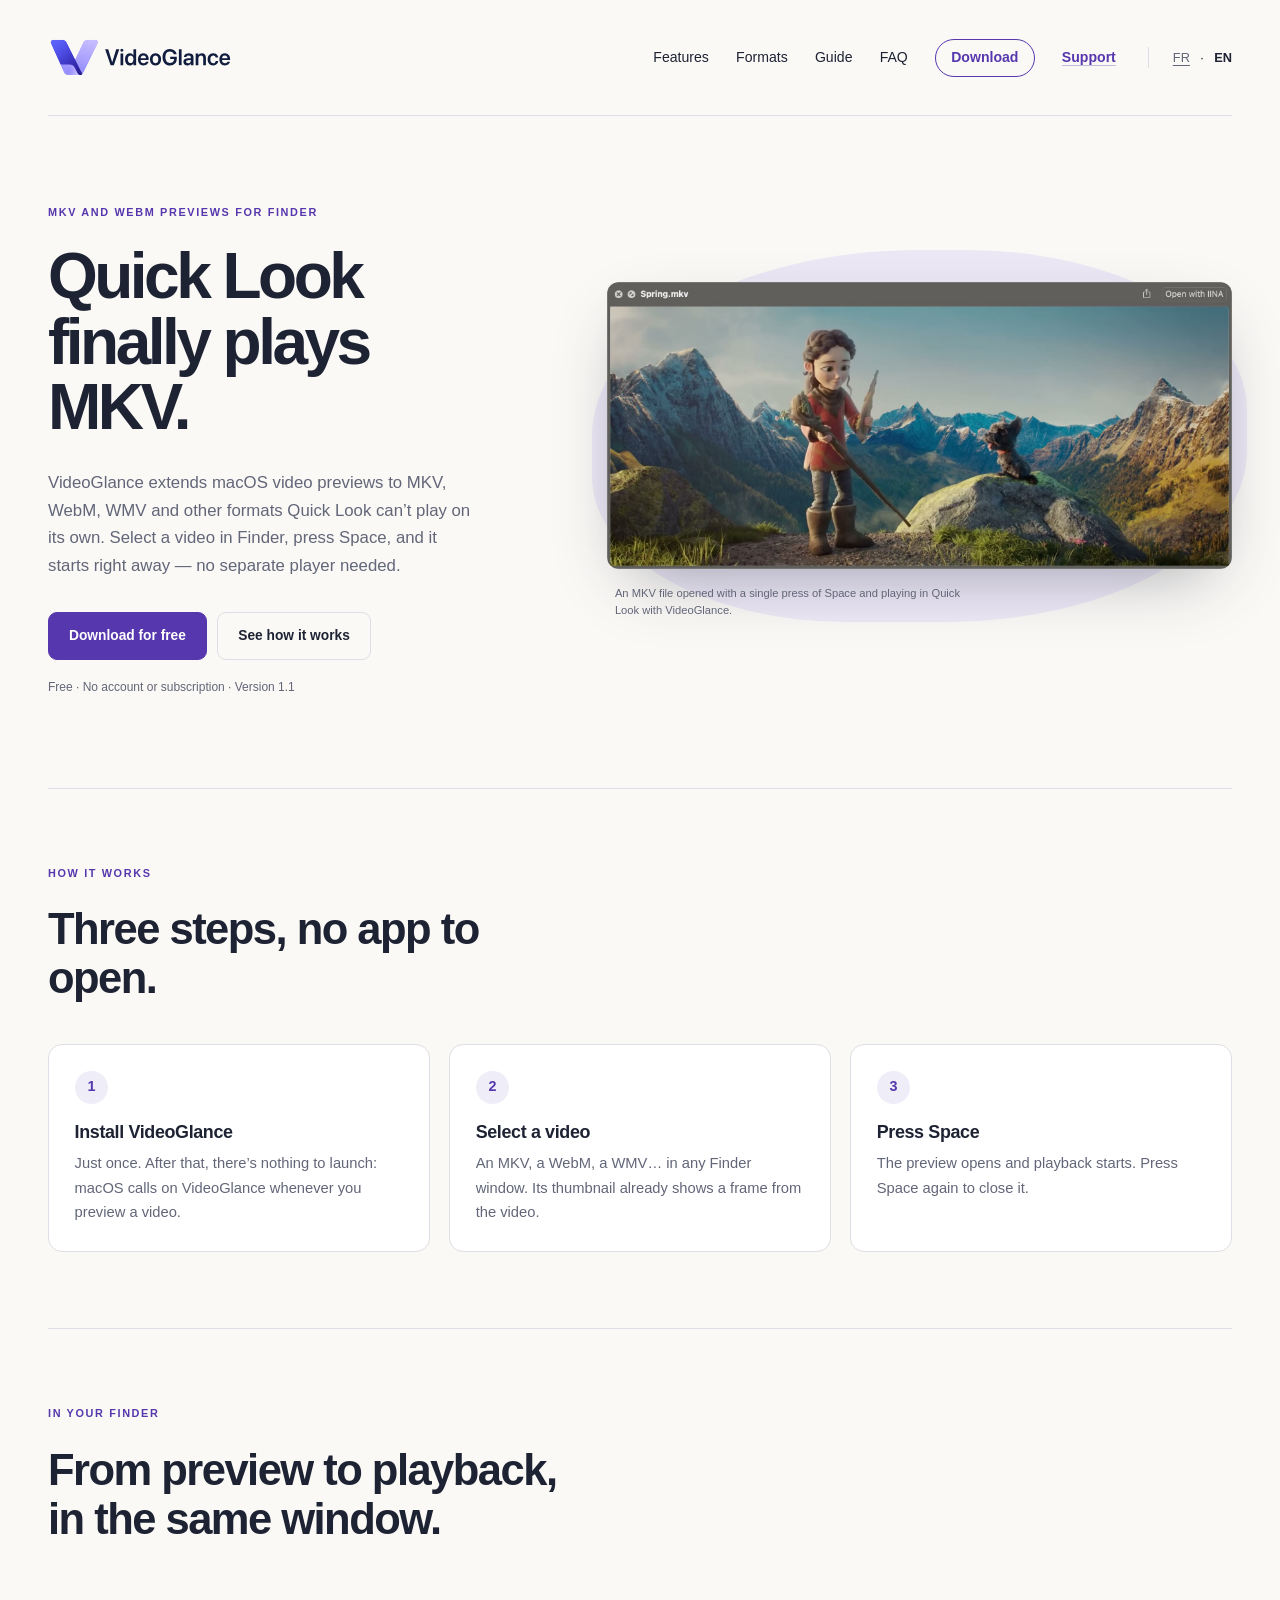
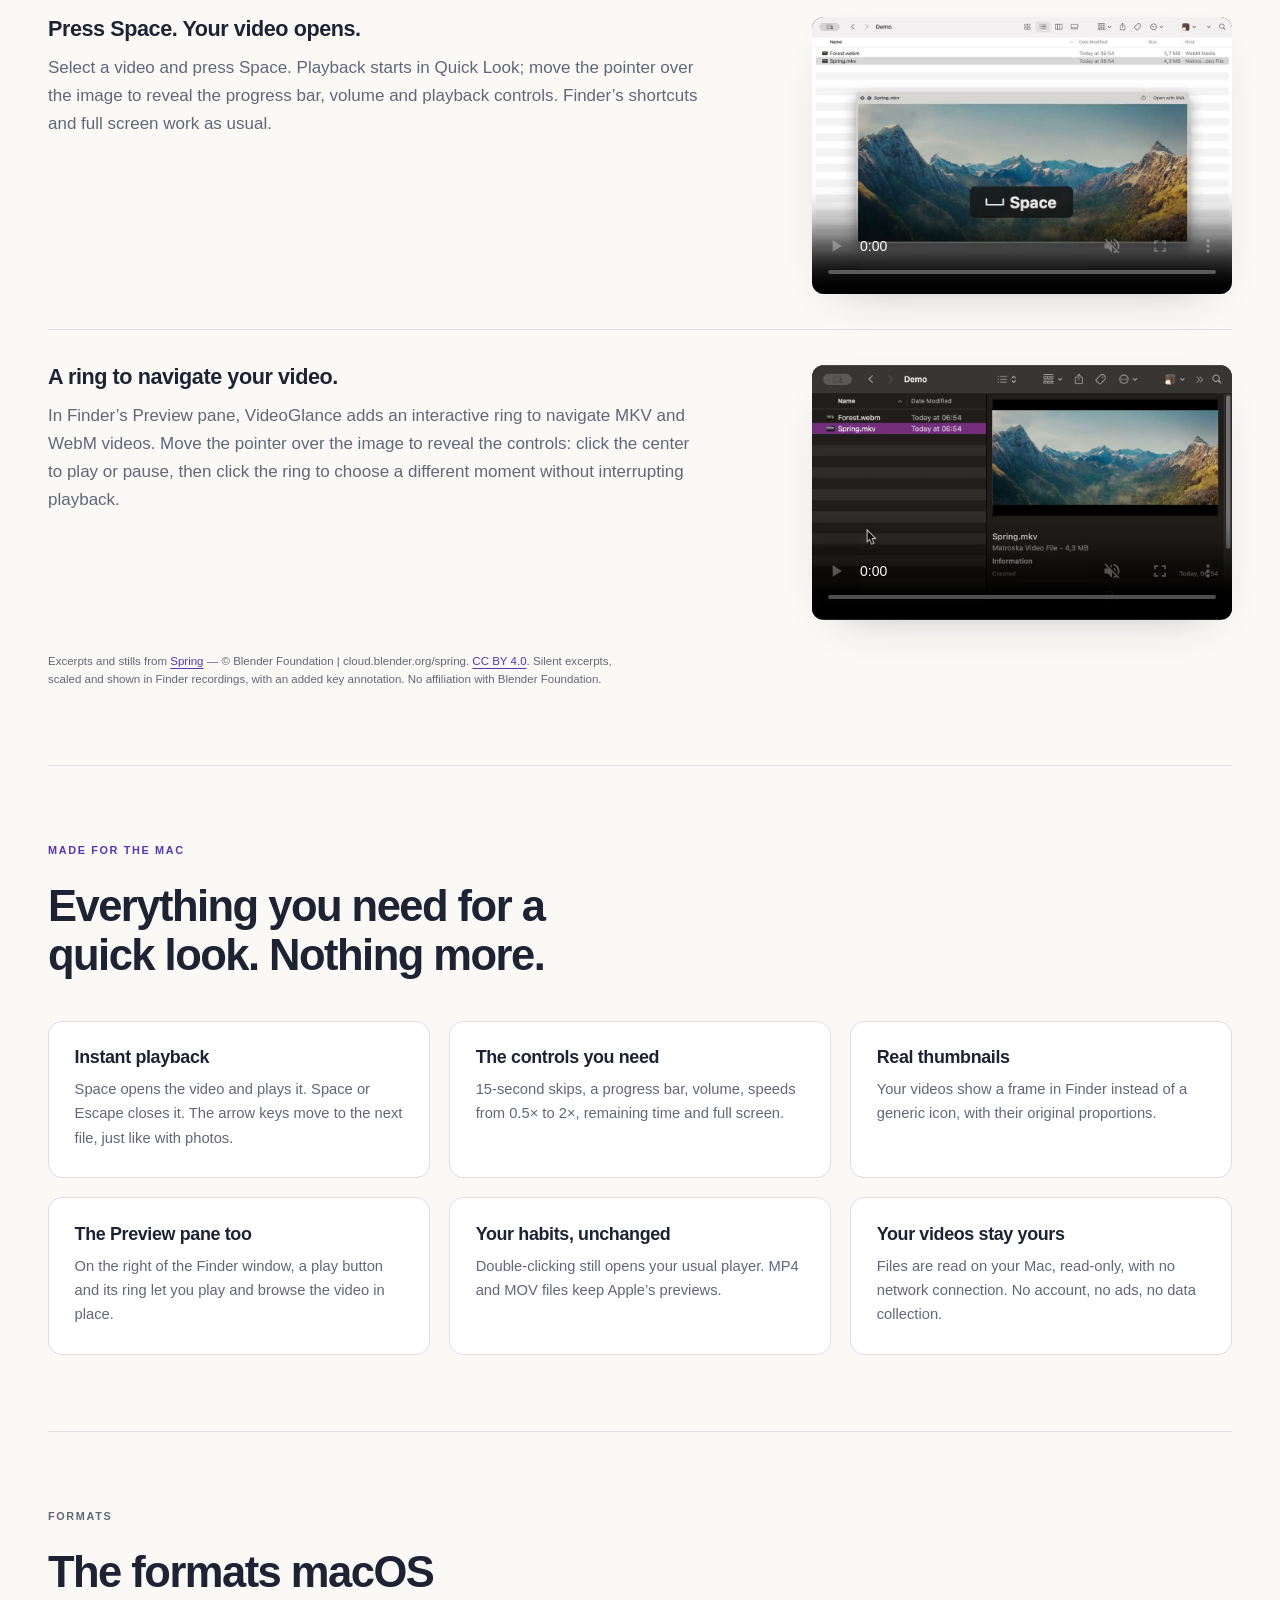
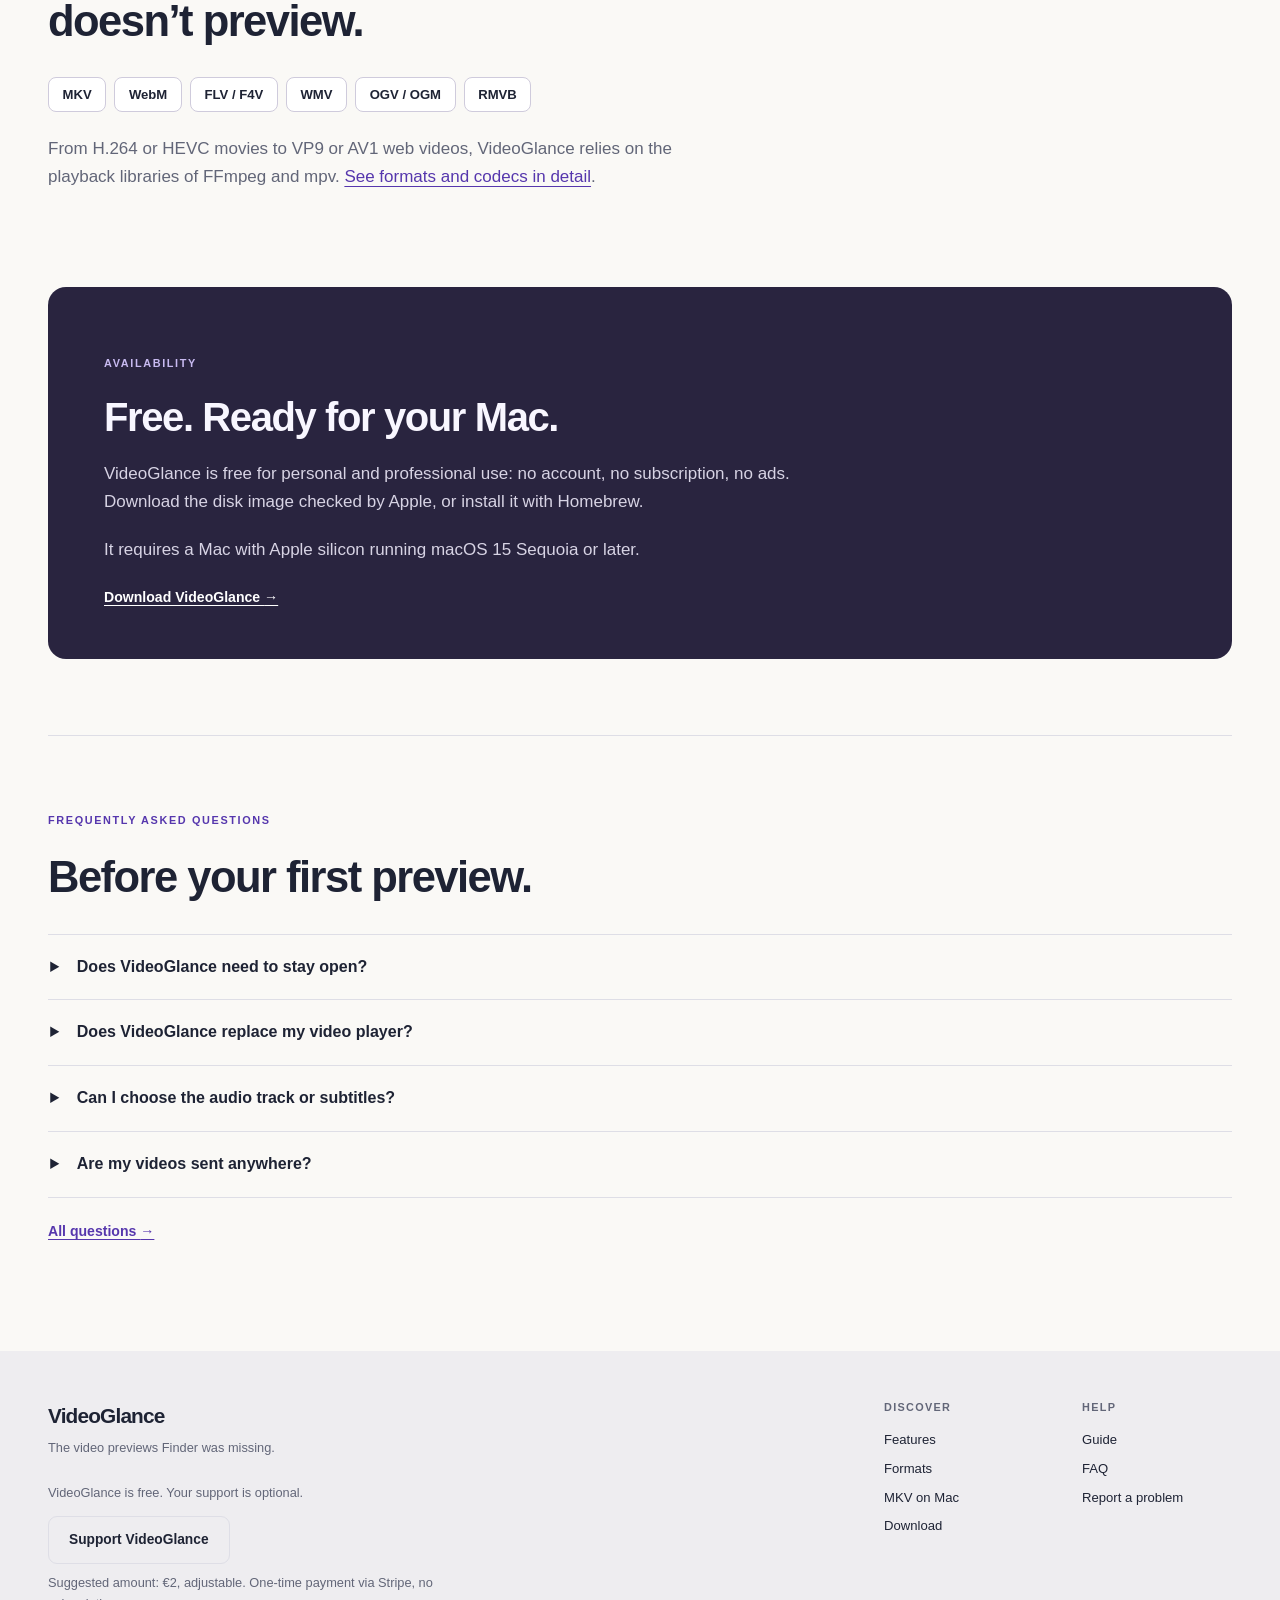
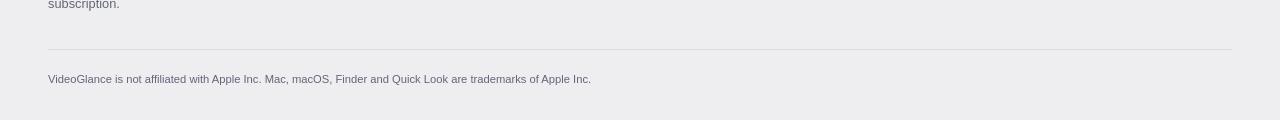
==== commit afda06ce: "feat(site): add the optional Stripe support link The owner approved the support launch. The 12 Frenc" ====
--- a/en/index.html
+++ b/en/index.html
@@ -3,7 +3,7 @@
 <head>
   <meta charset="utf-8">
   <meta name="viewport" content="width=device-width, initial-scale=1">
-  <meta name="robots" content="noindex, nofollow">
+  <meta name="robots" content="max-image-preview:large">
   <title>VideoGlance — MKV and WebM Quick Look previews for Mac</title>
   <meta name="description" content="Press Space to play MKV, WebM, WMV and other videos in Quick Look, with real thumbnails in Finder. A free app for Mac.">
   <link rel="canonical" href="https://videoglance.app/en/">
@@ -32,7 +32,7 @@
   <a class="skip-link" href="#main-content">Skip to content</a>
   <header class="site-header wrap">
     <a class="brand" href="./" aria-label="VideoGlance — Home"><img src="../assets/logo.svg" alt="VideoGlance" width="188" height="42"></a>
-    <nav class="primary-nav" aria-label="Main navigation"><a href="./#features">Features</a><a href="formats.html">Formats</a><a href="guide.html">Guide</a><a href="faq.html">FAQ</a><a class="nav-cta" href="download.html">Download</a></nav>
+    <nav class="primary-nav" aria-label="Main navigation"><a href="./#features">Features</a><a href="formats.html">Formats</a><a href="guide.html">Guide</a><a href="faq.html">FAQ</a><a class="nav-cta" href="download.html">Download</a><a class="nav-support" href="https://buy.stripe.com/aFa28q20teNR1iB57r4ko00?locale=en" aria-label="Support VideoGlance" aria-describedby="support-free support-terms">Support</a></nav>
     <nav class="languages" aria-label="Language"><a href="../fr/" lang="fr" hreflang="fr">FR</a> · <span lang="en">EN</span></nav>
   </header>
   <main id="main-content" class="wrap home-page" tabindex="-1"><section class="hero" aria-labelledby="hero-title">
@@ -176,7 +176,7 @@
 </main>
   <footer class="site-footer">
     <div class="wrap footer-inner">
-      <div class="footer-brand"><p class="footer-name">VideoGlance</p><p>The video previews Finder was missing.</p></div>
+      <div class="footer-brand"><p class="footer-name">VideoGlance</p><p>The video previews Finder was missing.</p><div class="footer-support"><p id="support-free">VideoGlance is free. Your support is optional.</p><a class="button button-secondary" href="https://buy.stripe.com/aFa28q20teNR1iB57r4ko00?locale=en" aria-describedby="support-terms">Support VideoGlance</a><p id="support-terms">Suggested amount: €2, adjustable. One-time payment via Stripe, no subscription.</p></div></div>
       <nav class="footer-links" aria-label="Discover"><p>Discover</p><a href="./#features">Features</a><a href="formats.html">Formats</a><a href="mkv-quick-look-mac.html">MKV on Mac</a><a href="download.html">Download</a></nav><nav class="footer-links" aria-label="Help"><p>Help</p><a href="guide.html">Guide</a><a href="faq.html">FAQ</a><a href="https://github.com/Kwadz/videoglance-site/issues">Report a problem</a></nav>
     </div>
     <p class="wrap footer-legal">VideoGlance is not affiliated with Apple Inc. Mac, macOS, Finder and Quick Look are trademarks of Apple Inc.</p>
